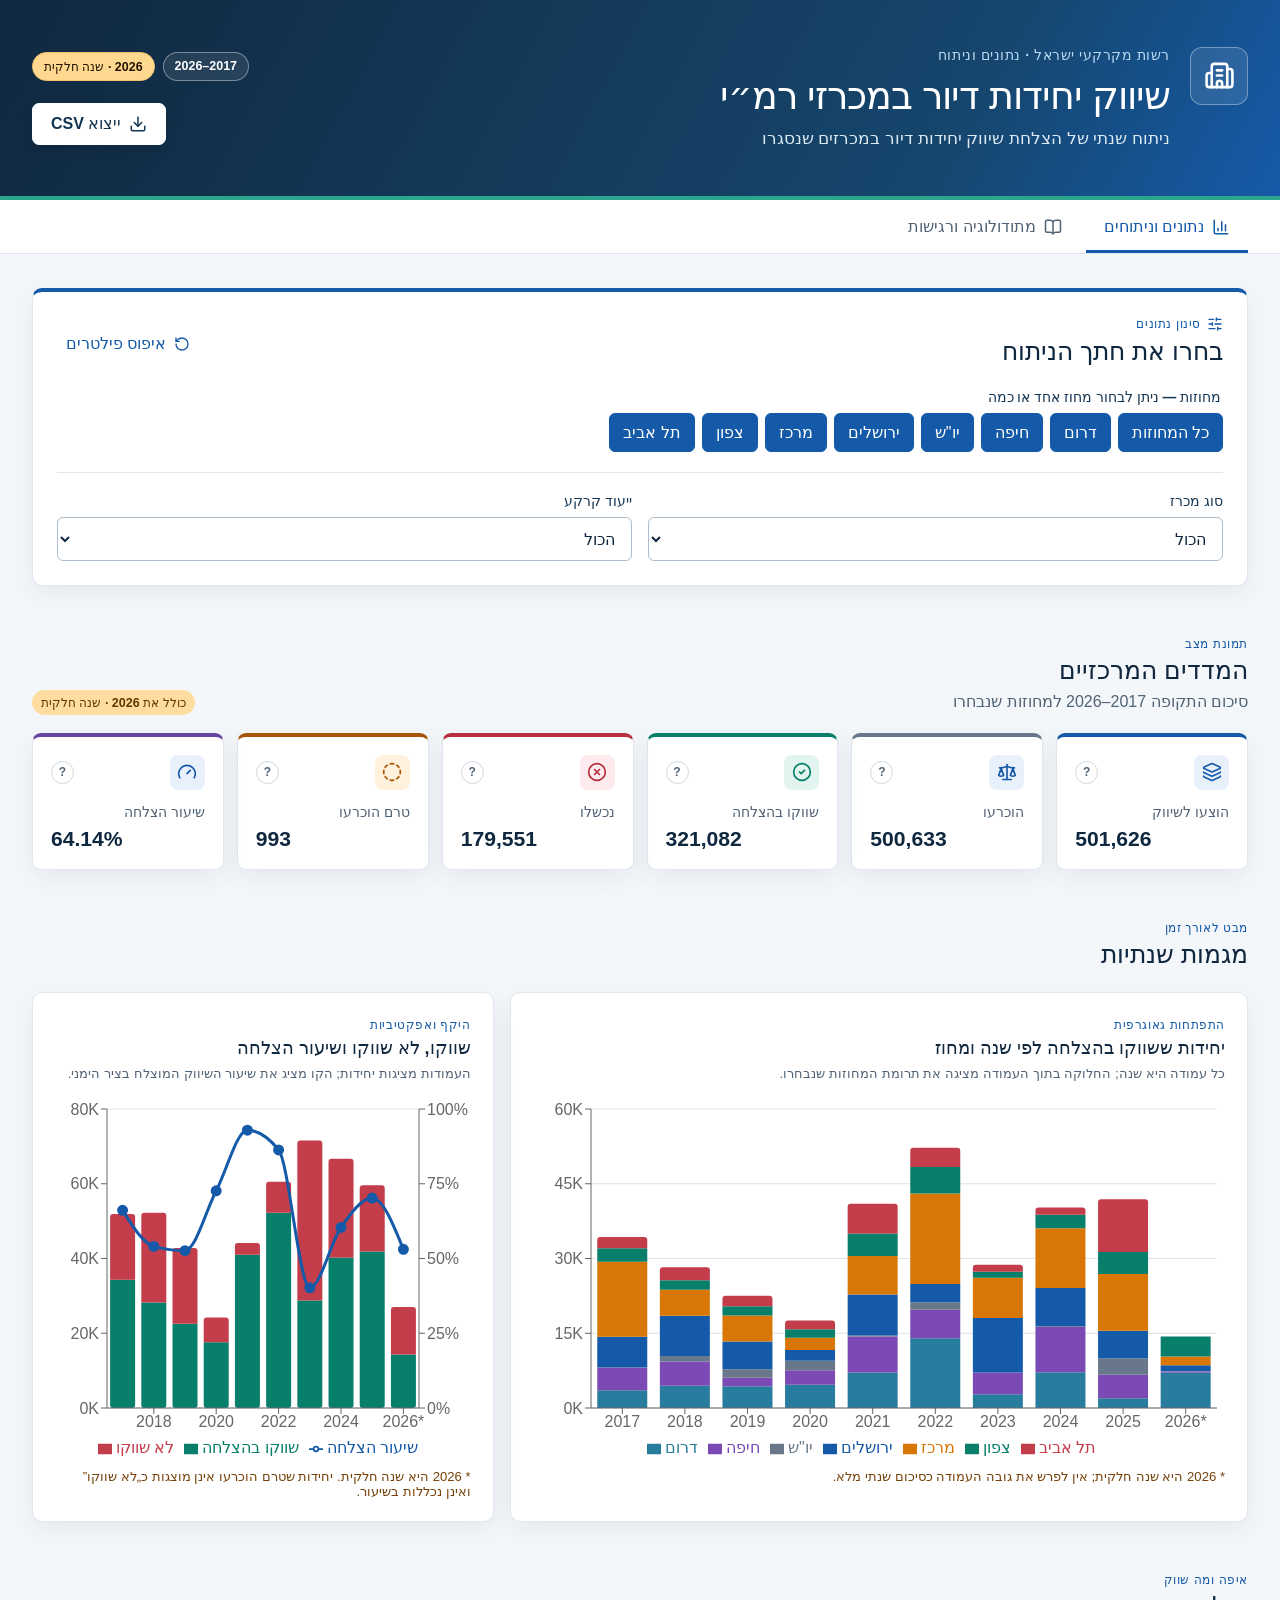
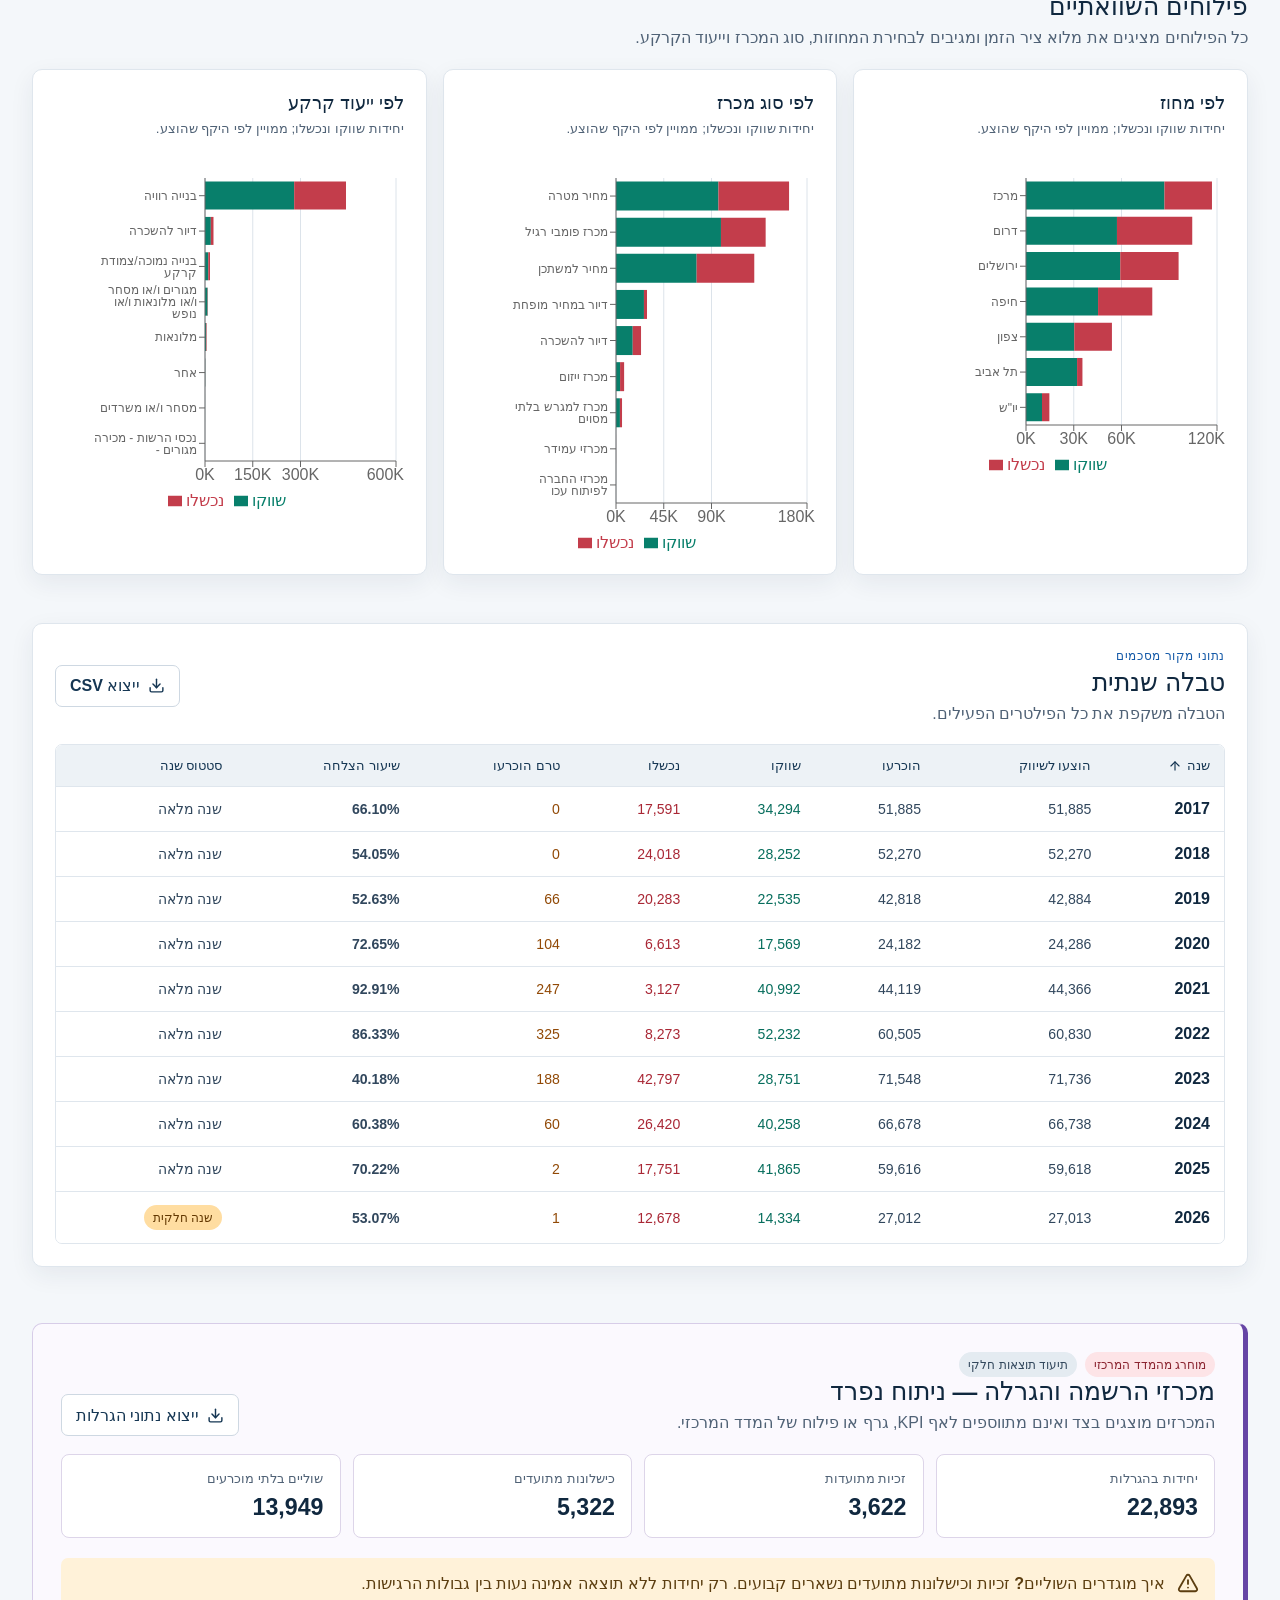
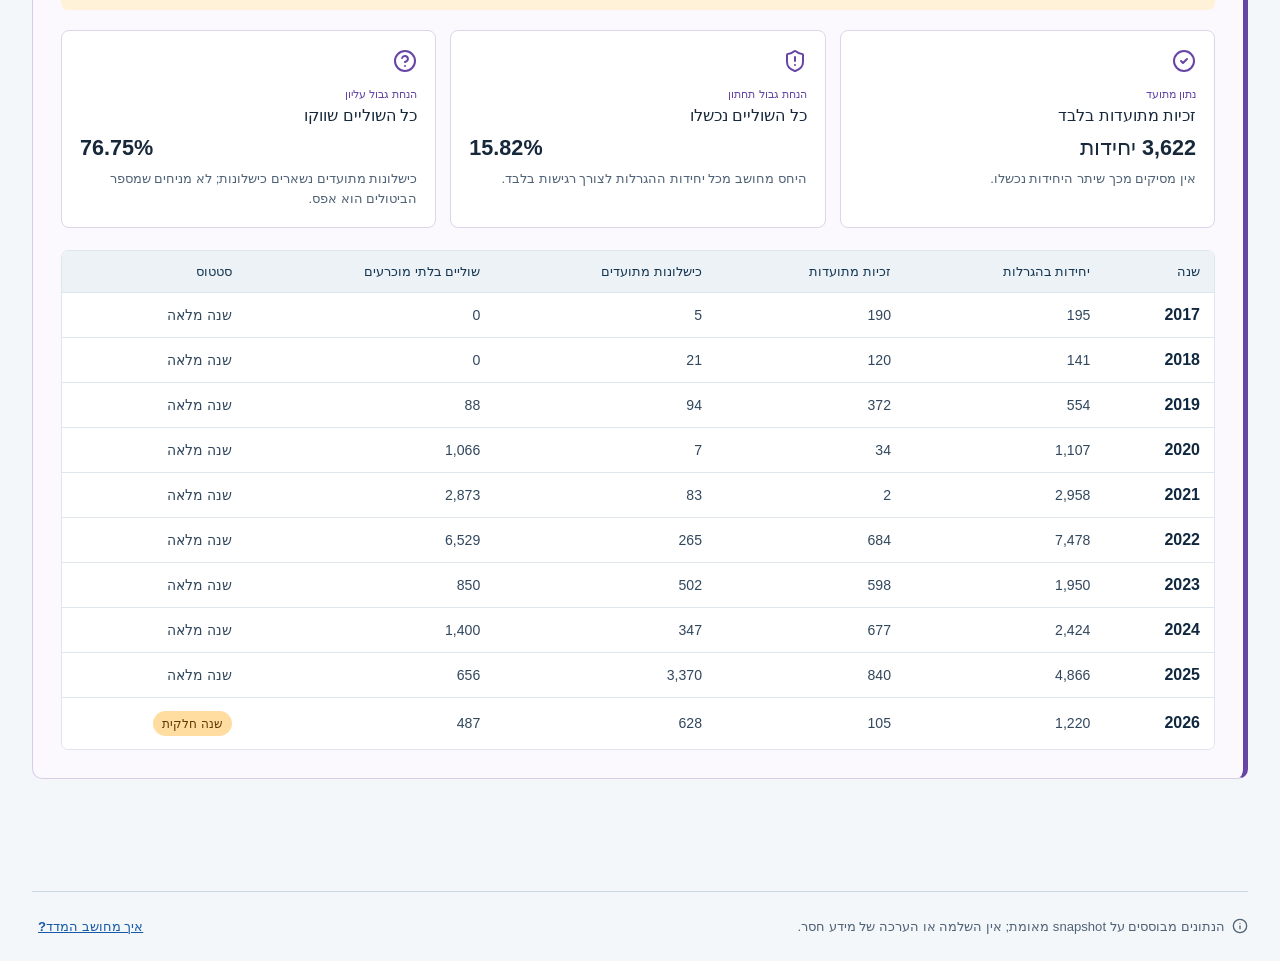
==== rmi-dashboard-standalone.html @ ae510e08 "Add standalone dashboard HTML" ====
<!doctype html>
<html lang="he" dir="rtl">
  <head>
    <!-- Self-contained dashboard: generated by scripts/build-standalone.mjs -->
    <meta charset="UTF-8" />
    <link rel="icon" type="image/svg+xml" href="[data-uri]" />
    <meta name="viewport" content="width=device-width, initial-scale=1.0" />
    <meta name="description" content="דשבורד לניתוח הצלחת שיווק יחידות דיור במכרזי רמ״י" />
    <title>שיווק יחידות דיור במכרזי רמ״י</title>
    <script type="module">
const moduleBytes = Uint8Array.from(atob('[base64]/[base64]/[base64]/bnVsbDooZT1wJiZlW3BdfHxlW2BAQGl0ZXJhdG9yYF0sdHlwZW9mIGU9PWBmdW5jdGlvbmA/[base64]/[base64]/[base64]/[base64]/[base64]/[base64]/[base64]/[base64]/[base64]/[base64]/dC5pbnRlZ3JpdHk6dm9pZCAwLG5vbmNlOnR5cGVvZiB0Lm5vbmNlPT1gc3RyaW5nYD90Lm5vbmNlOnZvaWQgMH0pfX1lbHNlIHQ/[base64]/[base64]/[base64]/[base64]/[base64]/[base64]/[base64]/YEZvcndhcmRSZWZgOmBGb3J3YXJkUmVmKGArZStgKWApLGU7Y2FzZSBEOnJldHVybiB0PWUuZGlzcGxheU5hbWV8fG51bGwsdD09PW51bGw/[base64]/KS8pO3ZlPXQmJnRbMV18fGBgLHllPS0xPGUuc3RhY2suaW5kZXhPZihgCiAgICBhdGApP2AgKDxhbm9ueW1vdXM+KWA6LTE8ZS5zdGFjay5pbmRleE9mKGBAYCk/[base64]/YmUobik6YGB9ZnVuY3Rpb24gQ2UoZSx0KXtzd2l0Y2goZS50YWcpe2Nhc2UgMjY6Y2FzZSAyNzpjYXNlIDU6cmV0dXJuIGJlKGUudHlwZSk7Y2FzZSAxNjpyZXR1cm4gYmUoYExhenlgKTtjYXNlIDEzOnJldHVybiBlLmNoaWxkIT09dCYmdCE9PW51bGw/[base64]/[base64]/[base64]/[base64]/[base64]/[base64]/[base64]/[base64]/ZS5jc3NGbG9hdD1gYDplW3RdPWBgOnI/[base64]/[base64]/[base64]/[base64]/[base64]/ZS50b0VsZW1lbnQ6ZS5mcm9tRWxlbWVudDplLnJlbGF0ZWRUYXJnZXR9LG1vdmVtZW50WDpmdW5jdGlvbihlKXtyZXR1cm5gbW92ZW1lbnRYYGluIGU/[base64]/YEVudGVyYDpTdHJpbmcuZnJvbUNoYXJDb2RlKGUpKTplLnR5cGU9PT1ga2V5ZG93bmB8fGUudHlwZT09PWBrZXl1cGA/[base64]/[base64]/[base64]/[base64]/[base64]/[base64]/bjpuLm93bmVyRG9jdW1lbnQ7RnJ8fE1yPT1udWxsfHxNciE9PVJ0KHIpfHwocj1Ncixgc2VsZWN0aW9uU3RhcnRgaW4gciYmQXIocik/[base64]/[base64]/[base64]/[base64]/[base64]/[base64]/[base64]/[base64]/[base64]/[base64]/[base64]/[base64]/dC5zZXQoZS5pbmRleCxlKTp0LnNldChlLmtleSxlKSxlPWUuc2libGluZztyZXR1cm4gdH1mdW5jdGlvbiBhKGUsdCl7cmV0dXJuIGU9ZmkoZSx0KSxlLmluZGV4PTAsZS5zaWJsaW5nPW51bGwsZX1mdW5jdGlvbiBvKHQsbixyKXtyZXR1cm4gdC5pbmRleD1yLGU/KHI9dC5hbHRlcm5hdGUscj09PW51bGw/[base64]/[base64]/[base64]/dShlLHQsbixyKTpudWxsO2Nhc2UgTzpyZXR1cm4gbj1EYShuKSxwKGUsdCxuLHIpfWlmKHJlKG4pfHx0ZShuKSlyZXR1cm4gaT09PW51bGw/[base64]/[base64]/[base64]/[base64]/dT15OmQuc2libGluZz15LGQ9eSxoPV99aWYodi5kb25lKXJldHVybiBuKGEsaCksTCYmQWkoYSxnKSx1O2lmKGg9PT1udWxsKXtmb3IoOyF2LmRvbmU7ZysrLHY9Yy5uZXh0KCkpdj1mKGEsdi52YWx1ZSxsKSx2IT09bnVsbCYmKHM9byh2LHMsZyksZD09PW51bGw/[base64]/aT1hPW86YT1hLm5leHQ9byxuPW4ubmV4dH13aGlsZShuIT09bnVsbCk7YT09PW51bGw/[base64]/[base64]/aC5jYWxsKF8sZCxmKTpoLGY9PW51bGwpYnJlYWsgYTtkPW0oe30sZCxmKTticmVhayBhO2Nhc2UgMjp6YT0hMH19Zj1zLmNhbGxiYWNrLGYhPT1udWxsJiYoZS5mbGFnc3w9NjQscCYmKGUuZmxhZ3N8PTgxOTIpLHA9aS5jYWxsYmFja3MscD09PW51bGw/[base64]/Tm8odCk6dCxlPWUudXNlU3RhdGUoKVswXSwoSD09PW51bGw/[base64]/[base64]/[base64]/[base64]/[base64]/[base64]/[base64]/bigpOnQobnVsbCl9fWlmKHQhPW51bGwpcmV0dXJuIGU9ZSgpLHQuY3VycmVudD1lLGZ1bmN0aW9uKCl7dC5jdXJyZW50PW51bGx9fWZ1bmN0aW9uIF9zKGUsdCxuKXtuPW49PW51bGw/[base64]/[base64]/[base64]/[base64]/[base64]/[base64]/[base64]/[base64]/[base64]/[base64]/[base64]/[base64]/[base64]/[base64]/[base64]/[base64]/[base64]/[base64]/KGE9dC5zdGF0ZU5vZGUsbj1yJiZ0eXBlb2Ygbi5nZXREZXJpdmVkU3RhdGVGcm9tRXJyb3IhPWBmdW5jdGlvbmA/bnVsbDphLnJlbmRlcigpLHQuZmxhZ3N8PTEsZSE9PW51bGwmJnI/[base64]/[base64]/KGM9aGkoYyxhLG4sbnVsbCksYy5mbGFnc3w9Mik6Yz1maSh1LGMpLGMucmV0dXJuPXQsci5yZXR1cm49dCxyLnNpYmxpbmc9Yyx0LmNoaWxkPXIsbGMobnVsbCxyKSxyPXQuY2hpbGQsYz1lLmNoaWxkLm1lbW9pemVkU3RhdGUsYz09PW51bGw/[base64]/[base64]/[base64]/[base64]/[base64]/[base64]/[base64]/[base64]/[base64]/[base64]/[base64]/[base64]/[base64]/[base64]/KGNvKHQpLHQpOihjbyh0KSxudWxsKX1yZXR1cm4gY28odCksdC5mbGFncyYxMjg/[base64]/KG8uc2libGluZz10LmNoaWxkLHQuY2hpbGQ9byk6KGU9ci5sYXN0LGU9PT1udWxsP3QuY2hpbGQ9bzplLnNpYmxpbmc9byxyLmxhc3Q9byl9cmV0dXJuIHIudGFpbD09PW51bGw/[base64]/[base64]/[base64]/[base64]/[base64]/bi5ib2R5Om4ubm9kZU5hbWU9PT1gSFRNTGA/bi5vd25lckRvY3VtZW50LmJvZHk6bikuaW5zZXJ0QmVmb3JlKGUsdCk6KHQ9bi5ub2RlVHlwZT09PTk/bi5ib2R5Om4ubm9kZU5hbWU9PT1gSFRNTGA/[base64]/[base64]/[base64]/[base64]/YGA6bC5tZW1vaXplZFByb3BzfWNhdGNoKGUpe0t1KGwsbC5yZXR1cm4sZSl9fX1lbHNlIGlmKHQudGFnPT09MTgpe2lmKG49PT1udWxsKXtsPXQ7dHJ5e3ZhciBtPWwuc3RhdGVOb2RlO2E/[base64]/[base64]/[base64]/[base64]/[base64]/[base64]/ZT09PXJvOiExfWZ1bmN0aW9uIEV1KCl7dmFyIGU9TS5IO3JldHVybiBNLkg9UnMsZT09PW51bGw/[base64]/[base64]/[base64]/[base64]/[base64]/[base64]/[base64]/[base64]/KChzJm4pPT09MHx8KHMmcikhPT0wKSYmKGlbb109UWUocyx0KSk6Yzw9dCYmKGUuZXhwaXJlZExhbmVzfD1zKSxhJj1+c31pZih0PUJsLG49cSxuPVhlKGUsZT09PXQ/[base64]/dWQuYmluZChudWxsLGUpOm51bGwpfWZ1bmN0aW9uIGRkKGUsdCl7aWYoVXUoKSlyZXR1cm4gbnVsbDt2dShlLHQsITApfWZ1bmN0aW9uIGZkKCl7UWQoZnVuY3Rpb24oKXtHJjY/[base64]/[base64]/[base64]/[base64]/Yy5kZWZhdWx0Vmlld3x8Yy5wYXJlbnRXaW5kb3c6d2luZG93LGw/[base64]/[base64]/[base64]/[base64]/[base64]/[base64]/[base64]/[base64]/[base64]/[base64]/[base64]/[base64]/[base64]/[base64]/[base64]/[base64]/[base64]/[base64]/[base64]/[base64]/[base64]/[base64]/[base64]/bi5oZWFkOm4sdC5pbnNlcnRCZWZvcmUoZSx0LmZpcnN0Q2hpbGQpKX1mdW5jdGlvbiBWZihlLHQpe2UuY3Jvc3NPcmlnaW4/Pz10LmNyb3NzT3JpZ2luLGUucmVmZXJyZXJQb2xpY3k/Pz10LnJlZmVycmVyUG9saWN5LGUudGl0bGU/Pz10LnRpdGxlfWZ1bmN0aW9uIEhmKGUsdCl7ZS5jcm9zc09yaWdpbj8/PXQuY3Jvc3NPcmlnaW4sZS5yZWZlcnJlclBvbGljeT8/PXQucmVmZXJyZXJQb2xpY3ksZS5pbnRlZ3JpdHk/[base64]/[base64]/[base64]/[base64]/[base64]/[base64]/P2Q/TnVtYmVyKG4/P3UpKjI0L051bWJlcih0Pz9sKTpuPz91O3JldHVybigwLHYuY3JlYXRlRWxlbWVudCkoYHN2Z2Ase3JlZjpjLC4uLncsd2lkdGg6dD8/bD8/dy53aWR0aCxoZWlnaHQ6dD8/bD8/dy5oZWlnaHQsc3Ryb2tlOmU/[base64]/PzApK2UubWFya2V0ZWQpfSksdC5tYXAoZT0+e2xldCB0PXt5ZWFyOmUsaXNQYXJ0aWFsWWVhcjplPT09MjAyNn07cmV0dXJuIG4uZm9yRWFjaChuPT57dFtgZGlzdHJpY3QtJHtuLnZhbHVlfWBdPXIuZ2V0KGAke2V9OiR7bi52YWx1ZX1gKT8/[base64]/YNec15Ag15bXnteZ159gOm5ldyBJbnRsLk51bWJlckZvcm1hdChgaGUtSUxgLHtzdHlsZTpgcGVyY2VudGAsbWluaW11bUZyYWN0aW9uRGlnaXRzOnQ/MDoyLG1heGltdW1GcmFjdGlvbkRpZ2l0czp0PzE6Mn0pLmZvcm1hdChlKX1mdW5jdGlvbiBrZShlKXtyZXR1cm5gJHtlPjA/[base64]/[base64]/OlteW1xdXSp8KFsiJ10pKD86KD8hXDIpW15cXF18XFwuKSo/XDIpXF0pLztmdW5jdGlvbiB0dChlKXtzd2l0Y2godHlwZW9mIGUpe2Nhc2VgbnVtYmVyYDpjYXNlYHN5bWJvbGA6cmV0dXJuITE7Y2FzZWBzdHJpbmdgOnJldHVybiBlPT09YGB8fGUuc3RhcnRzV2l0aChgLmApfHxlLmVuZHNXaXRoKGAuYCk/ITE6ZXQudGVzdChlKTtkZWZhdWx0OnJldHVybiExfX1mdW5jdGlvbiBudChlKXtyZXR1cm4gdHlwZW9mIGU9PWBzdHJpbmdgfHx0eXBlb2YgZT09YHN5bWJvbGA/[base64]/KHIrKyxpKz1lW3JdKTpzPT09YT9hPWBgOmkrPXM7ZWxzZSBpZihvKXM9PT1gImB8fHM9PT1gJ2A/YT1zOnM9PT1gXWA/[base64]/dHQodCkmJiFPYmplY3QuaGFzT3duKGUsdCk/[base64]/LnZhbHVlT2YoKSwtMCk/[base64]/MDplPjA/[base64]/Y3QoZStuKih0LWUpKTp0fWZ1bmN0aW9uIHl0KGUsdCxuKXtpZighKCFlfHwhZS5sZW5ndGgpKXJldHVybiBlLmZpbmQoZT0+ZSYmKHR5cGVvZiB0PT1gZnVuY3Rpb25gP3QoZSk6YXQoZSx0KSk9PT1uKX12YXIgRj1lPT5lPT1udWxsLGJ0PWU9PkYoZSk/[base64]/[base64]/[base64]/MDpyLGE9ZS5wYXJlbnRWaWV3Qm94LG89ZS5jbGFtcCxzPUN0KHQpLGM9cy54LGw9cy55LHU9cy5oZWlnaHQsZD1zLnVwcGVyV2lkdGgsZj1zLmxvd2VyV2lkdGgscD1jLG09YysoZC1mKS8yLGg9KHArbSkvMixnPShkK2YpLzIsXz1wK2QvMix2PXU+PTA/MTotMSx5PXYqaSxiPXY+MD9gZW5kYDpgc3RhcnRgLHg9dj4wP2BzdGFydGA6YGVuZGAsUz1kPj0wPzE6LTEsQz1TKmksdz1TPjA/[base64]/e3dpZHRoOmcsaGVpZ2h0OnV9Ont9O3JldHVybiBuPT09YGluc2lkZUxlZnRgP1R0KHt4OmgrQyx5OmwrdS8yLGhvcml6b250YWxBbmNob3I6VCx2ZXJ0aWNhbEFuY2hvcjpgbWlkZGxlYH0sQSk6bj09PWBpbnNpZGVSaWdodGA/[base64]/[base64]/[base64]/[base64]/[base64]/[base64]/[base64]/KGk9ZSxyIT1udWxsJiYoYT1pKHIpKSxzKTppfSxzLmNvbnRleHQ9ZnVuY3Rpb24oZSl7cmV0dXJuIGFyZ3VtZW50cy5sZW5ndGg/KGU9PW51bGw/cj1hPW51bGw6YT1pKHI9ZSkscyk6cn0sc31mdW5jdGlvbiAkdChlLHQsbil7dmFyIHI9bnVsbCxpPUkoITApLGE9bnVsbCxvPVl0LHM9bnVsbCxjPUt0KGwpO2U9dHlwZW9mIGU9PWBmdW5jdGlvbmA/ZTplPT09dm9pZCAwP1h0OkkoK2UpLHQ9dHlwZW9mIHQ9PWBmdW5jdGlvbmA/dDpJKHQ9PT12b2lkIDA/MDordCksbj10eXBlb2Ygbj09YGZ1bmN0aW9uYD9uOm49PT12b2lkIDA/WnQ6SSgrbik7ZnVuY3Rpb24gbChsKXt2YXIgdSxkLGYscD0obD1xdChsKSkubGVuZ3RoLG0saD0hMSxnLF89QXJyYXkocCksdj1BcnJheShwKTtmb3IoYT8/[base64]/K24obSx1LGwpOnZbdV0pKX1pZihnKXJldHVybiBzPW51bGwsZytgYHx8bnVsbH1mdW5jdGlvbiB1KCl7cmV0dXJuIFF0KCkuZGVmaW5lZChpKS5jdXJ2ZShvKS5jb250ZXh0KGEpfXJldHVybiBsLng9ZnVuY3Rpb24odCl7cmV0dXJuIGFyZ3VtZW50cy5sZW5ndGg/KGU9dHlwZW9mIHQ9PWBmdW5jdGlvbmA/dDpJKCt0KSxyPW51bGwsbCk6ZX0sbC54MD1mdW5jdGlvbih0KXtyZXR1cm4gYXJndW1lbnRzLmxlbmd0aD8oZT10eXBlb2YgdD09YGZ1bmN0aW9uYD90OkkoK3QpLGwpOmV9LGwueDE9ZnVuY3Rpb24oZSl7cmV0dXJuIGFyZ3VtZW50cy5sZW5ndGg/[base64]/KHQ9dHlwZW9mIGU9PWBmdW5jdGlvbmA/ZTpJKCtlKSxsKTp0fSxsLnkxPWZ1bmN0aW9uKGUpe3JldHVybiBhcmd1bWVudHMubGVuZ3RoPyhuPWU9PW51bGw/[base64]/[base64]/[base64]/KGU9dHlwZW9mIHQ9PWBmdW5jdGlvbmA/[base64]/[base64]/[base64]/[base64]/[base64]/[base64]/[base64]/KGU9dHlwZW9mIHQ9PWBmdW5jdGlvbmA/dDpJKEFycmF5LmZyb20odCkpLGkpOmV9LGkudmFsdWU9ZnVuY3Rpb24oZSl7cmV0dXJuIGFyZ3VtZW50cy5sZW5ndGg/KHI9dHlwZW9mIGU9PWBmdW5jdGlvbmA/ZTpJKCtlKSxpKTpyfSxpLm9yZGVyPWZ1bmN0aW9uKGUpe3JldHVybiBhcmd1bWVudHMubGVuZ3RoPyh0PWU9PW51bGw/WG46dHlwZW9mIGU9PWBmdW5jdGlvbmA/ZTpJKEFycmF5LmZyb20oZSkpLGkpOnR9LGkub2Zmc2V0PWZ1bmN0aW9uKGUpe3JldHVybiBhcmd1bWVudHMubGVuZ3RoPyhuPWU/[base64]/T2JqZWN0LmRlZmluZVByb3BlcnR5KGUsdCx7dmFsdWU6bixlbnVtZXJhYmxlOiEwLGNvbmZpZ3VyYWJsZTohMCx3cml0YWJsZTohMH0pOmVbdF09bixlfWZ1bmN0aW9uIGNyKGUpe3ZhciB0PWxyKGUsYHN0cmluZ2ApO3JldHVybiB0eXBlb2YgdD09YHN5bWJvbGA/[base64]/[base64]/[base64]/e306YXJndW1lbnRzW3RdO3QlMj9rcihPYmplY3QobiksITApLmZvckVhY2goZnVuY3Rpb24odCl7anIoZSx0LG5bdF0pfSk6T2JqZWN0LmdldE93blByb3BlcnR5RGVzY3JpcHRvcnM/[base64]/[base64]/[base64]/YTpwLmNvbG9yfHx0LmNvbG9yLHAud2hpdGVTcGFjZT8/PWBub3JtYWxgLHAub3ZlcmZsb3dXcmFwPz89YGJyZWFrLXdvcmRgO3ZhciBtPWQ/[base64]/[base64]/[base64]/[base64]/QWkoZSx7Li4udH0sbixyLGkpOkRpKGUsdCk7ZGVmYXVsdDpyZXR1cm4gT2koZSkmJmk/[base64]/[base64]/[base64]/QnIoQXJyYXkuZnJvbShlKSxWcihVaSh0KSwxKSk6W119ZnVuY3Rpb24gWWkoZSx0LG4pe3JldHVybiB0PT09ITA/[base64]/[base64]/[base64]/[base64]/ZS5zdG9yZS5kaXNwYXRjaDpuYX0scmE9KCk9Pnt9LGlhPSgpPT5yYSxhYT0oZSx0KT0+ZT09PXQ7ZnVuY3Rpb24geihlKXt2YXIgdD0oMCx2LnVzZUNvbnRleHQpKGVhKSxuPSgwLHYudXNlTWVtbykoKCk9PnQ/dD0+e2lmKHQhPW51bGwpcmV0dXJuIGUodCl9OnJhLFt0LGVdKTtyZXR1cm4oMCx0YS51c2VTeW5jRXh0ZXJuYWxTdG9yZVdpdGhTZWxlY3RvcikodD90LnN1YnNjcmlwdGlvbi5hZGROZXN0ZWRTdWI6aWEsdD90LnN0b3JlLmdldFN0YXRlOnJhLHQ/[base64]/[base64]/[base64]/[base64]/MTplPT09bnVsbD8yOmU9PT12b2lkIDA/[base64]/OlteW1xdXSp8KFsiJ10pKD86KD8hXDEpW15cXF18XFwuKSo/[base64]/W251bGxdOlt0XSksdC5sZW5ndGg9PT0wJiYodD1bbnVsbF0pLEFycmF5LmlzQXJyYXkobil8fChuPW49PW51bGw/[base64]/dFtlLmtleV06aSh0LGUucGF0aCk6dHlwZW9mIGU9PWBmdW5jdGlvbmA/ZSh0KTpBcnJheS5pc0FycmF5KGUpP2kodCxlKTp0eXBlb2YgdD09YG9iamVjdGA/[base64]/[base64]/OlVpfEkpbnQoPzo4fDE2fDMyKSg/[base64]/[base64]/MTpDbyhlKT8yOndvKGUpPzM6MH12YXIgdm89KGUsdCxuPV9vKGUpKT0+bj09PTI/ZS5oYXModCk6aW9bc29dLmhhc093blByb3BlcnR5LmNhbGwoZSx0KSx5bz0oZSx0LG49X28oZSkpPT5uPT09Mj9lLmdldCh0KTplW3RdLGJvPShlLHQsbixyPV9vKGUpKT0+e3I9PT0yP2Uuc2V0KHQsbik6cj09PTM/[base64]/[base64]/[base64]/LnNpemU/[base64]/aS5oYXMobikmJm9zKG4sci5oYW5kbGVkU2V0XyxyKTp5byhpLHQsZS50eXBlXyk9PT1uJiZyLmRyYWZ0c18ubGVuZ3RoPjEmJihlLmFzc2lnbmVkXy5nZXQodCk/[base64]/[base64]/[base64]/[base64]/[base64]/[base64]/LmNhbGxiYWNrc18/P1tdLGEua2V5Xz1yLG4mJnIhPT12b2lkIDA/[base64]/[base64]/cXVldWVNaWNyb3Rhc2s6ZS50eXBlPT09YHJhZmA/dHlwZW9mIHdpbmRvdzxgdWAmJndpbmRvdy5yZXF1ZXN0QW5pbWF0aW9uRnJhbWU/[base64]/Lm1ldGE/[base64]/[base64]/[base64]/[base64]/[base64]/[base64]/PzE7dD09PTE/[base64]/MCxlLm1hcmdpbi5ib3R0b209dC5wYXlsb2FkLmJvdHRvbT8/[base64]/[base64]/bjpwdCh0KT9hdChlLHQsbik6dHlwZW9mIHQ9PWBmdW5jdGlvbmA/[base64]/dXQoYVswXS1hWzFdKSoyKmg6aCx0JiYoZHx8Zik/KGR8fGZ8fFtdKS5tYXAoKGUsdCk9Pnt2YXIgbj1yP3IuaW5kZXhPZihlKTplLGk9by5tYXAobik7cmV0dXJuIFcoaSk/[base64]/[base64]/[base64]/[base64]/dC5kYXRhS2V5Om8pLGw9dC5zY2FsZS5tYXAoYyk7cmV0dXJuIFAobCk/bDpudWxsfXZhciBhbD1lPT57dmFyIHQ9ZS5heGlzLG49ZS50aWNrcyxyPWUub2Zmc2V0LGk9ZS5iYW5kU2l6ZSxhPWUuZW50cnksbz1lLmluZGV4O2lmKHQudHlwZT09PWBjYXRlZ29yeWApcmV0dXJuIG5bb10/[base64]/[base64]/[base64]/T2JqZWN0LmRlZmluZVByb3BlcnR5KGUsdCx7dmFsdWU6bixlbnVtZXJhYmxlOiEwLGNvbmZpZ3VyYWJsZTohMCx3cml0YWJsZTohMH0pOmVbdF09bixlfWZ1bmN0aW9uIERsKGUpe3ZhciB0PU9sKGUsYHN0cmluZ2ApO3JldHVybiB0eXBlb2YgdD09YHN5bWJvbGA/[base64]/[base64]/[base64]/dC5oZWlnaHQ6MzApOmUsMCl9ZnVuY3Rpb24gTmwoZSl7cmV0dXJuIHhsKGUpLnJlZHVjZSgoZSx0KT0+dC5vcmllbnRhdGlvbj09PWBib3R0b21gJiYhdC5taXJyb3ImJiF0LmhpZGU/[base64]/[base64]/LmFib3J0ZWQpcmV0dXJuO2k9dGhpcyxhPWU7bGV0IHQ9dT09bnVsbDtkKCksbyYmdCYmYygpfTtyZXR1cm4gaC5zY2hlZHVsZT1kLGguY2FuY2VsPXAsaC5mbHVzaD1tLG4/[base64]/dDpOdW1iZXIobyk7cmV0dXJuIHMmJnM+MCYmKGw/[base64]/[base64]/[base64]/[base64]/[base64]/YXUoZSx0KTp2b2lkIDB9fWZ1bmN0aW9uIGF1KGUsdCl7KHQ9PW51bGx8fHQ+ZS5sZW5ndGgpJiYodD1lLmxlbmd0aCk7Zm9yKHZhciBuPTAscj1BcnJheSh0KTtuPHQ7bisrKXJbbl09ZVtuXTtyZXR1cm4gcn1mdW5jdGlvbiBvdShlLHQpe3ZhciBuPWU9PW51bGw/[base64]/[base64]/[base64]/[base64]/[base64]/[base64]/di51c2VMYXlvdXRFZmZlY3Q6di51c2VFZmZlY3Q7ZnVuY3Rpb24gVXUoZSx0KXtyZXR1cm4gZT09PXQ/[base64]/[base64]/[base64]/ITA6dHlwZW9mIGU9PWBudW1iZXJgJiZ0eXBlb2YgdD09YG51bWJlcmA/[base64]/YGA6YHRyYW5zbGF0ZSgke2U9PT1gaW5oZXJpdGA/YDBgOntzdGFydDpgMGAsbWlkZGxlOmAtNTAlYCxlbmQ6YC0xMDAlYH1bZV19LCAke3tzdGFydDpgMGAsbWlkZGxlOmAtNTAlYCxlbmQ6YC0xMDAlYH1bdF0/[base64]/Y2QoZSx0KTp2b2lkIDB9fWZ1bmN0aW9uIGNkKGUsdCl7KHQ9PW51bGx8fHQ+ZS5sZW5ndGgpJiYodD1lLmxlbmd0aCk7Zm9yKHZhciBuPTAscj1BcnJheSh0KTtuPHQ7bisrKXJbbl09ZVtuXTtyZXR1cm4gcn1mdW5jdGlvbiBsZChlLHQpe3ZhciBuPWU9PW51bGw/[base64]/T2JqZWN0LmRlZmluZVByb3BlcnR5KGUsdCx7dmFsdWU6bixlbnVtZXJhYmxlOiEwLGNvbmZpZ3VyYWJsZTohMCx3cml0YWJsZTohMH0pOmVbdF09bixlfWZ1bmN0aW9uIG1kKGUpe3ZhciB0PWhkKGUsYHN0cmluZ2ApO3JldHVybiB0eXBlb2YgdD09YHN5bWJvbGA/[base64]/[base64]/YHZlcnRpY2FsYDpgaG9yaXpvbnRhbGB9ZnVuY3Rpb24geGQoZSx0KXtyZXR1cm4gdD09bnVsbD9udWxsOmp0KHQpP2VkKGUpOkZsKGUpfWZ1bmN0aW9uIFgoZSx0LG4pe3JldHVybiBlPT09YHRvcGA/e3RvcDpuLmhlaWdodCt0fTplPT09YGJvdHRvbWA/[base64]/e3JpZ2h0Om4mJm4ucmlnaHR8fDB9OntsZWZ0Om4mJm4ubGVmdHx8MH0pLCghZXx8KGUudG9wPT09dm9pZCAwfHxlLnRvcD09PW51bGwpJiYoZS5ib3R0b209PT12b2lkIDB8fGUuYm90dG9tPT09bnVsbCkpJiYodT1jPT09YG1pZGRsZWA/e3RvcDooKGl8fDApLWEuaGVpZ2h0KS8yfTpjPT09YGJvdHRvbWA/[base64]/[base64]/bnVsbDprdCh7dmlld0JveDpvPz97eDowLHk6MCx3aWR0aDpoLGhlaWdodDpnfSxwb3NpdGlvbjp0LnBvc2l0aW9uLG9mZnNldDp0Lm9mZnNldD8/MH0pLGI9WCh0LnBvc2l0aW9uLHQub2Zmc2V0Pz8wLHApLHg9bj09PWB2ZXJ0aWNhbGA/KG8/LndpZHRoPz8wKS8yOm8/LndpZHRoPz8wLFM9bj09PWBob3Jpem9udGFsYD8obz8uaGVpZ2h0Pz8wKS8yOm8/LmhlaWdodD8/MCxDPXk/[base64]/[base64]/[base64]/[base64]/UmQoZSx0KTp2b2lkIDB9fWZ1bmN0aW9uIFJkKGUsdCl7KHQ9PW51bGx8fHQ+ZS5sZW5ndGgpJiYodD1lLmxlbmd0aCk7Zm9yKHZhciBuPTAscj1BcnJheSh0KTtuPHQ7bisrKXJbbl09ZVtuXTtyZXR1cm4gcn1mdW5jdGlvbiB6ZChlLHQpe3ZhciBuPWU9PW51bGw/[base64]/ZTpPYShlLHQpfXZhciBXZD1lPT57dmFyIHQ9ZS5zZXBhcmF0b3Isbj10PT09dm9pZCAwP0hkLnNlcGFyYXRvcjp0LHI9ZS5jb250ZW50U3R5bGUsaT1lLml0ZW1TdHlsZSxhPWUubGFiZWxTdHlsZSxvPWE9PT12b2lkIDA/[base64]/[base64]/[base64]/[base64]/QXJyYXkuZnJvbShlKTpuPT09YEFyZ3VtZW50c2B8fC9eKD86VWl8SSludCg/Ojh8MTZ8MzIpKD86Q2xhbXBlZCk/[base64]/[base64]/bWYoZSx0KTp2b2lkIDB9fWZ1bmN0aW9uIG1mKGUsdCl7KHQ9PW51bGx8fHQ+ZS5sZW5ndGgpJiYodD1lLmxlbmd0aCk7Zm9yKHZhciBuPTAscj1BcnJheSh0KTtuPHQ7bisrKXJbbl09ZVtuXTtyZXR1cm4gcn1mdW5jdGlvbiBoZihlLHQpe3ZhciBuPWU9PW51bGw/[base64]/Lng/PzAseTplLmNvb3JkaW5hdGU/Lnk/PzB9fSl9O3JldHVybiBkb2N1bWVudC5hZGRFdmVudExpc3RlbmVyKGBrZXlkb3duYCx0KSwoKT0+e2RvY3VtZW50LnJlbW92ZUV2ZW50TGlzdGVuZXIoYGtleWRvd25gLHQpfX0sW2UuY29vcmRpbmF0ZT8ueCxlLmNvb3JkaW5hdGU/LnldKSxyLmRpc21pc3NlZCYmKChlLmNvb3JkaW5hdGU/Lng/PzApIT09ci5kaXNtaXNzZWRBdENvb3JkaW5hdGUueHx8KGUuY29vcmRpbmF0ZT8ueT8/[base64]/[base64]/[base64]/[base64]/e306YXJndW1lbnRzW3RdO3QlMj9TZihPYmplY3QobiksITApLmZvckVhY2goZnVuY3Rpb24odCl7d2YoZSx0LG5bdF0pfSk6T2JqZWN0LmdldE93blByb3BlcnR5RGVzY3JpcHRvcnM/[base64]/YFlgOmBYYH1gXTtpZihyKXJldHVybiByfXJldHVybiBEZltuXXx8WXR9LE5mPXtjb25uZWN0TnVsbHM6ITEsdHlwZTpgbGluZWFyYH0sUGY9ZT0+e3ZhciB0PWUudHlwZSxuPXQ9PT12b2lkIDA/TmYudHlwZTp0LHI9ZS5wb2ludHMsaT1yPT09dm9pZCAwP1tdOnIsYT1lLmJhc2VMaW5lLG89ZS5sYXlvdXQscz1lLmNvbm5lY3ROdWxscyxjPXM9PT12b2lkIDA/[base64]/[base64]/[base64]/[base64]/[base64]/MDpyLGE9ZS50b3Asbz1hPT09dm9pZCAwPzA6YSxzPWUubGVmdCxjPXM9PT12b2lkIDA/MDpzLGw9ZS53aWR0aCx1PWw9PT12b2lkIDA/[base64]/[base64]/[base64]/YXJndW1lbnRzWzBdOnt9LHQ9ZS5zdGlmZixuPXQ9PT12b2lkIDA/[base64]/MCkrKChjW24rMV0/[base64]/[base64]/[base64]/QXJyYXkuZnJvbShlKTpuPT09YEFyZ3VtZW50c2B8fC9eKD86VWl8SSludCg/Ojh8MTZ8MzIpKD86Q2xhbXBlZCk/[base64]/IVpkLmlzU3NyJiYhZDpyLHA9YXAodC5hbmltYXRpb25Db250cm9sbGVyKSxtPV9wKCgwLHYudXNlU3RhdGUpKGY/[base64]/[base64]/[base64]/QXJyYXkuZnJvbShlKTpuPT09YEFyZ3VtZW50c2B8fC9eKD86VWl8SSludCg/Ojh8MTZ8MzIpKD86Q2xhbXBlZCk/[base64]/[base64]/[base64]/e306YXJndW1lbnRzW3RdO3QlMj9vbShPYmplY3QobiksITApLmZvckVhY2goZnVuY3Rpb24odCl7Y20oZSx0LG5bdF0pfSk6T2JqZWN0LmdldE93blByb3BlcnR5RGVzY3JpcHRvcnM/[base64]/[base64]/TWF0aC5hYnMoYy1sKTpNYXRoLmFicyhjLWwpLW0tdjtpZih5PDApcmV0dXJuIG8/[base64]/[base64]/LTE6MSkqTnVtYmVyLk1BWF9WQUxVRTplPT09ZT9lOjApOmU9PT0wP2U6MH1mdW5jdGlvbiB6bShlLHQsbil7biYmdHlwZW9mIG4hPWBudW1iZXJgJiZiYShlLHQsbikmJih0PW49dm9pZCAwKSxlPVJtKGUpLHQ9PT12b2lkIDA/[base64]/[base64]/[base64]/OlVpfEkpbnQoPzo4fDE2fDMyKSg/[base64]/[base64]/MTotMTtmb3Iocj1hLmQubGVuZ3RoLGk9ZS5kLmxlbmd0aCx0PTAsbj1yPGk/[base64]/bmV3IHIoMCk6KGk9ITEsdD1iKFQobixzKSxUKGUscykscyksaT0hMCxEKHQsbykpfSxnLm1pbnVzPWcuc3ViPWZ1bmN0aW9uKGUpe3ZhciB0PXRoaXM7cmV0dXJuIGU9bmV3IHQuY29uc3RydWN0b3IoZSksdC5zPT1lLnM/Tyh0LGUpOl8odCwoZS5zPS1lLnMsZSkpfSxnLm1vZHVsbz1nLm1vZD1mdW5jdGlvbihlKXt2YXIgdCxuPXRoaXMscj1uLmNvbnN0cnVjdG9yLG89ci5wcmVjaXNpb247aWYoZT1uZXcgcihlKSwhZS5zKXRocm93IEVycm9yKGErYE5hTmApO3JldHVybiBuLnM/[base64]/[base64]/KHQ9eSh1LmQpLCh0Lmxlbmd0aCtlKSUyPT0wJiYodCs9YDBgKSxvPU1hdGguc3FydCh0KSxlPWMoKGUrMSkvMiktKGU8MHx8ZSUyKSxvPT0xLzA/[base64]/RChlLHAucHJlY2lzaW9uKTplfSxnLnRvRGVjaW1hbFBsYWNlcz1nLnRvZHA9ZnVuY3Rpb24oZSx0KXt2YXIgcj10aGlzLGk9ci5jb25zdHJ1Y3RvcjtyZXR1cm4gcj1uZXcgaShyKSxlPT09dm9pZCAwP3I6KHYoZSwwLG4pLHQ9PT12b2lkIDA/dD1pLnJvdW5kaW5nOnYodCwwLDgpLEQocixlK1MocikrMSx0KSl9LGcudG9FeHBvbmVudGlhbD1mdW5jdGlvbihlLHQpe3ZhciByLGk9dGhpcyxhPWkuY29uc3RydWN0b3I7cmV0dXJuIGU9PT12b2lkIDA/[base64]/[base64]/[base64]/KHI9bCxvPS1vLGM9dS5sZW5ndGgpOihyPXUsYT1zLGM9bC5sZW5ndGgpLHM9TWF0aC5jZWlsKG0vcCksYz1zPmM/[base64]/[base64]/azpqLHkpKSkseT12Lmxlbmd0aCk6Yz09PTAmJihkKyssdj1bMF0pLF9bdSsrXT1kLGMmJnZbMF0/dlt5KytdPXRlW3ddfHwwOih2PVt0ZVt3XV0seT0xKTt3aGlsZSgodysrPFR8fHZbMF0hPT12b2lkIDApJiZ4LS0pfXJldHVybiBfWzBdfHxfLnNoaWZ0KCksZy5lPWwsRChnLHM/[base64]/[base64]/KGk9ITEsZj14KTpmPXQsZy5lcSgxMCkpcmV0dXJuIHQ/[base64]/[base64]/[base64]/[base64]/[base64]/[base64]/[base64]/c2goZSx0KTp2b2lkIDB9fWZ1bmN0aW9uIHNoKGUsdCl7KHQ9PW51bGx8fHQ+ZS5sZW5ndGgpJiYodD1lLmxlbmd0aCk7Zm9yKHZhciBuPTAscj1BcnJheSh0KTtuPHQ7bisrKXJbbl09ZVtuXTtyZXR1cm4gcn1mdW5jdGlvbiBjaChlLHQpe3ZhciBuPWU9PW51bGw/[base64]/[base64]/[base64]/[base64]/[base64]/[base64]/[base64]/YXJndW1lbnRzWzJdOiEwLG89YXJndW1lbnRzLmxlbmd0aD4zJiZhcmd1bWVudHNbM10hPT12b2lkIDA/[base64]/[base64]/[base64]/[base64]/[base64]/LmlkfWZ1bmN0aW9uIFpoKGUsdCxuKXt2YXIgcj10LmNoYXJ0RGF0YSxpPXI9PT12b2lkIDA/W106cixhPW4uYWxsb3dEdXBsaWNhdGVkQ2F0ZWdvcnksbz1uLmRhdGFLZXkscz1uZXcgTWFwO3JldHVybiBlLmZvckVhY2goZT0+e3ZhciB0PWUuZGF0YT8/aTtpZih0IT1udWxsJiZ0Lmxlbmd0aCE9PTApe3ZhciBuPVhoKGUpO3QuZm9yRWFjaCgodCxyKT0+e3ZhciBpPW89PW51bGx8fGE/cjpTdHJpbmcoWWModCxvLG51bGwpKSxjPVljKHQsZS5kYXRhS2V5LDApLGw9cy5oYXMoaSk/[base64]/ITA6ZT09bnVsbHx8dD09bnVsbD8hMTplWzBdPT09dFswXSYmZVsxXT09PXRbMV07ZnVuY3Rpb24gZWcoZSx0KXtyZXR1cm4gQXJyYXkuaXNBcnJheShlKSYmQXJyYXkuaXNBcnJheSh0KSYmZS5sZW5ndGg9PT0wJiZ0Lmxlbmd0aD09PTA/[base64]/YHhBeGlzYDp0PT09YHZlcnRpY2FsYD9geUF4aXNgOnQ9PT1gY2VudHJpY2A/[base64]/[base64]/MDpOYU59ZnVuY3Rpb24gc2coZSx0KXtyZXR1cm4gZT09bnVsbHx8dD09bnVsbD9OYU46dDxlPy0xOnQ+ZT8xOnQ+PWU/[base64]/[base64]/[base64]/MjoxLHMsYyxsO3JldHVybiBpPDA/[base64]/[base64]/[base64]/[base64]/[base64]/[base64]/[base64]/[base64]/[base64]/XFxkKylcXHMqYCxKZz1gXFxzKihbKy1dPyg/OlxcZCpcXC4pP1xcZCsoPzpbZUVdWystXT9cXGQrKT8pXFxzKmAsWWc9YFxccyooWystXT8oPzpcXGQqXFwuKT9cXGQrKD86W2VFXVsrLV0/XFxkKyk/[base64]/bF8odCk6bj09PTM/[base64]/dV8odFsxXSx0WzJdLHRbM10sdFs0XSk6KHQ9ZV8uZXhlYyhlKSk/dV8odFsxXSoyNTUvMTAwLHRbMl0qMjU1LzEwMCx0WzNdKjI1NS8xMDAsdFs0XSk6KHQ9dF8uZXhlYyhlKSk/[base64]/ZF8oZSk6bmV3IHBfKGUsdCxuLHI/[base64]/ZT10PW49TmFOOm48PTB8fG4+PTE/[base64]/YStpOjItYS1pLG8qPTYwKTpzPWM+MCYmYzwxPzA6byxuZXcgQ18obyxzLGMsZS5vcGFjaXR5KX1mdW5jdGlvbiBTXyhlLHQsbixyKXtyZXR1cm4gYXJndW1lbnRzLmxlbmd0aD09PTE/eF8oZSk6bmV3IENfKGUsdCxuLHI/[base64]/R2c6R2cqKitlLG5ldyBDXyh0aGlzLmgsdGhpcy5zLHRoaXMubCplLHRoaXMub3BhY2l0eSl9LHJnYigpe3ZhciBlPXRoaXMuaCUzNjArKHRoaXMuaDwwKSozNjAsdD1pc05hTihlKXx8aXNOYU4odGhpcy5zKT8wOnRoaXMucyxuPXRoaXMubCxyPW4rKG48LjU/[base64]/YGhzbChgOmBoc2xhKGB9JHt3Xyh0aGlzLmgpfSwgJHtUXyh0aGlzLnMpKjEwMH0lLCAke1RfKHRoaXMubCkqMTAwfSUke2U9PT0xP2ApYDpgLCAke2V9KWB9YH19KSk7ZnVuY3Rpb24gd18oZSl7cmV0dXJuIGU9KGV8fDApJTM2MCxlPDA/ZSszNjA6ZX1mdW5jdGlvbiBUXyhlKXtyZXR1cm4gTWF0aC5tYXgoMCxNYXRoLm1pbigxLGV8fDApKX1mdW5jdGlvbiBFXyhlLHQsbil7cmV0dXJuKGU8NjA/dCsobi10KSplLzYwOmU8MTgwP246ZTwyNDA/[base64]/a18odCxuLGUpOkRfKGlzTmFOKHQpP246dCl9fWZ1bmN0aW9uIGpfKGUsdCl7dmFyIG49dC1lO3JldHVybiBuP09fKGUsbik6RF8oaXNOYU4oZSk/[base64]/[base64]/dC5sZW5ndGg6MCxyPWU/[base64]/KD86XGQrXC4/[base64]/[base64]/[base64]/KHQ9cixNXyk6VV86dCBpbnN0YW5jZW9mIGNfP01fOnQgaW5zdGFuY2VvZiBEYXRlP0lfOlBfKHQpP05fOkFycmF5LmlzQXJyYXkodCk/[base64]/[base64]/KGE9ZSxkKTphfSxmdW5jdGlvbihlLHQpe3JldHVybiByPWUsaT10LHUoKX19ZnVuY3Rpb24gcnYoKXtyZXR1cm4gbnYoKShYXyxYXyl9ZnVuY3Rpb24gaXYoZSl7cmV0dXJuIE1hdGguYWJzKGU9TWF0aC5yb3VuZChlKSk+PTFlMjE/[base64]/clswXStyLnNsaWNlKDIpOnIsK2Uuc2xpY2UobisxKV19ZnVuY3Rpb24gb3YoZSl7cmV0dXJuIGU9YXYoTWF0aC5hYnMoZSkpLGU/[base64]/OiguKT8oWzw+PV5dKSk/KFsrXC0oIF0pPyhbJCNdKT8oMCk/KFxkKyk/KCwpPyhcLlxkKyk/[base64]/[base64]/[base64]/cjphPm8/[base64]/[base64]/[base64]/[base64]/bC5wcmVmaXg6YGApKyhwPT09YCRgP246cD09PWAjYCYmL1tib3hYXS8udGVzdCh5KT9gMGAreS50b0xvd2VyQ2FzZSgpOmBgKSx4PShwPT09YCRgP3I6L1slcF0vLnRlc3QoeSk/[base64]/ZjpzOmY9PT1gLWB8fGY9PT1gKGA/YGA6ZikrbixyPSh5PT09YHNgJiYhaXNOYU4oZSkmJnB2IT09dm9pZCAwP3l2WzgrcHYvM106YGApK3IrKHcmJmY9PT1gKGA/YClgOmBgKSxDKXtmb3Iobz0tMSxsPWUubGVuZ3RoOysrbzxsOylpZihwPWUuY2hhckNvZGVBdChvKSw0OD5wfHxwPjU3KXtyPShwPT09NDY/aStlLnNsaWNlKG8rMSk6ZS5zbGljZShvKSkrcixlPWUuc2xpY2UoMCxvKTticmVha319fWcmJiFtJiYoZT10KGUsMS8wKSk7dmFyIFQ9bi5sZW5ndGgrZS5sZW5ndGgrci5sZW5ndGgsRT1UPGg/[base64]/[base64]/PzEwKX0sZS50aWNrRm9ybWF0PWZ1bmN0aW9uKGUsbil7dmFyIHI9dCgpO3JldHVybiBPdihyWzBdLHJbci5sZW5ndGgtMV0sZT8/[base64]/[base64]/[base64]/KGk9QnYoaSksYT1CdihhKSxlKEZ2LEl2KSk6ZShOdixQdiksdH1yZXR1cm4gdC5iYXNlPWZ1bmN0aW9uKGUpe3JldHVybiBhcmd1bWVudHMubGVuZ3RoPyhyPStlLG8oKSk6cn0sdC5kb21haW49ZnVuY3Rpb24oZSl7cmV0dXJuIGFyZ3VtZW50cy5sZW5ndGg/[base64]/bS5yZXZlcnNlKCk6bX0sdC50aWNrRm9ybWF0PShlLG4pPT57aWYoZT8/PTEwLG4/Pz1yPT09MTA/[base64]/LSgoLXQpKiorZSk6dCoqK2V9fWZ1bmN0aW9uIEp2KGUpe3JldHVybiBlPDA/LU1hdGguc3FydCgtZSk6TWF0aC5zcXJ0KGUpfWZ1bmN0aW9uIFl2KGUpe3JldHVybiBlPDA/LWUqZTplKmV9ZnVuY3Rpb24gWHYoZSl7dmFyIHQ9ZShYXyxYXyksbj0xO2Z1bmN0aW9uIHIoKXtyZXR1cm4gbj09PTE/ZShYXyxYXyk6bj09PS41P2UoSnYsWXYpOmUocXYobikscXYoMS9uKSl9cmV0dXJuIHQuZXhwb25lbnQ9ZnVuY3Rpb24oZSl7cmV0dXJuIGFyZ3VtZW50cy5sZW5ndGg/[base64]/cjpuP01hdGgucm91bmQoaSk6aX1yZXR1cm4gaS5pbnZlcnQ9ZnVuY3Rpb24odCl7cmV0dXJuIGUuaW52ZXJ0KCR2KHQpKX0saS5kb21haW49ZnVuY3Rpb24odCl7cmV0dXJuIGFyZ3VtZW50cy5sZW5ndGg/KGUuZG9tYWluKHQpLGkpOmUuZG9tYWluKCl9LGkucmFuZ2U9ZnVuY3Rpb24obil7cmV0dXJuIGFyZ3VtZW50cy5sZW5ndGg/[base64]/[base64]/[base64]/KFtlLHRdPW4sZT0rZSx0PSt0LHMoKSk6W2UsdF19LG8ucmFuZ2U9ZnVuY3Rpb24oZSl7cmV0dXJuIGFyZ3VtZW50cy5sZW5ndGg/KG49KGk9QXJyYXkuZnJvbShlKSkubGVuZ3RoLTEscygpKTppLnNsaWNlKCl9LG8uaW52ZXJ0RXh0ZW50PWZ1bmN0aW9uKGEpe3ZhciBvPWkuaW5kZXhPZihhKTtyZXR1cm4gbzwwP1tOYU4sTmFOXTpvPDE/[base64]/dFtwZyhlLGksMCxyKV06bn1yZXR1cm4gaS5kb21haW49ZnVuY3Rpb24obil7cmV0dXJuIGFyZ3VtZW50cy5sZW5ndGg/[base64]/[base64]/[base64]/[base64]/ci5MOjApKTtpZih0JiYhKGBaYGluIHIpJiYoci5aPTApLGBwYGluIHImJihyLkg9ci5IJTEyK3IucCoxMiksci5tPT09dm9pZCAwJiYoci5tPWBxYGluIHI/[base64]/[base64]/[base64]/Ojo/[base64]/KGUuZD0rclswXSxuK3JbMF0ubGVuZ3RoKTotMX1mdW5jdGlvbiBfYihlLHQsbil7dmFyIHI9ZWIuZXhlYyh0LnNsaWNlKG4sbiszKSk7cmV0dXJuIHI/KGUubT0wLGUuZD0rclswXSxuK3JbMF0ubGVuZ3RoKTotMX1mdW5jdGlvbiB2YihlLHQsbil7dmFyIHI9ZWIuZXhlYyh0LnNsaWNlKG4sbisyKSk7cmV0dXJuIHI/KGUuSD0rclswXSxuK3JbMF0ubGVuZ3RoKTotMX1mdW5jdGlvbiB5YihlLHQsbil7dmFyIHI9ZWIuZXhlYyh0LnNsaWNlKG4sbisyKSk7cmV0dXJuIHI/KGUuTT0rclswXSxuK3JbMF0ubGVuZ3RoKTotMX1mdW5jdGlvbiBiYihlLHQsbil7dmFyIHI9ZWIuZXhlYyh0LnNsaWNlKG4sbisyKSk7cmV0dXJuIHI/KGUuUz0rclswXSxuK3JbMF0ubGVuZ3RoKTotMX1mdW5jdGlvbiB4YihlLHQsbil7dmFyIHI9ZWIuZXhlYyh0LnNsaWNlKG4sbiszKSk7cmV0dXJuIHI/KGUuTD0rclswXSxuK3JbMF0ubGVuZ3RoKTotMX1mdW5jdGlvbiBTYihlLHQsbil7dmFyIHI9ZWIuZXhlYyh0LnNsaWNlKG4sbis2KSk7cmV0dXJuIHI/KGUuTD1NYXRoLmZsb29yKHJbMF0vMWUzKSxuK3JbMF0ubGVuZ3RoKTotMX1mdW5jdGlvbiBDYihlLHQsbil7dmFyIHI9dGIuZXhlYyh0LnNsaWNlKG4sbisxKSk7cmV0dXJuIHI/[base64]/[base64]/[base64]/cDpzKGUpPGU/bTpvKGUpPGU/aDphKGUpPGU/ZzpyKGUpPGU/aShlKTxlP186djpuKGUpPGU/[base64]/MTApfSx1LnRpY2tGb3JtYXQ9ZnVuY3Rpb24oZSx0KXtyZXR1cm4gdD09bnVsbD94OmwodCl9LHUubmljZT1mdW5jdGlvbihlKXt2YXIgbj1mKCk7cmV0dXJuKCFlfHx0eXBlb2YgZS5yYW5nZSE9YGZ1bmN0aW9uYCkmJihlPXQoblswXSxuW24ubGVuZ3RoLTFdLGU/[base64]/[base64]/[base64]/[base64]/[base64]/MDouNS8oby1hKSxyPWE8aT8tMToxLHApOltlLHQsbl19LHAuY2xhbXA9ZnVuY3Rpb24oZSl7cmV0dXJuIGFyZ3VtZW50cy5sZW5ndGg/[base64]/[base64]/[base64]/MDtyZXR1cm4gTWF0aC5hYnMoZS1pKTw9TWF0aC5hYnMoZS1hKT9uW3QtMV06blt0XX19fWZ1bmN0aW9uIHF4KGUpe2lmKGUhPW51bGwpcmV0dXJuYGludmVydGBpbiBlJiZ0eXBlb2YgZS5pbnZlcnQ9PWBmdW5jdGlvbmA/[base64]/e306YXJndW1lbnRzW3RdO3QlMj9KeChPYmplY3QobiksITApLmZvckVhY2goZnVuY3Rpb24odCl7WHgoZSx0LG5bdF0pfSk6T2JqZWN0LmdldE93blByb3BlcnR5RGVzY3JpcHRvcnM/[base64]/OlVpfEkpbnQoPzo4fDE2fDMyKSg/[base64]/[base64]/[base64]/[base64]/ZTpyLnNsaWNlKGksYSsxKX0sQVM9QihbT1MsSG1dLGtTKSxqUz0oZSx0LG4pPT50Py5kYXRhS2V5PT1udWxsP24ubGVuZ3RoPjA/[base64]/[base64]/LTE6cj09bnVsbD8xOm4tcn12YXIgUlM9QihbTlNdLGU9PmU/[base64]/[base64]/PVtdLG4ucHVzaCh0KSxlW3Quc3RhY2tJZF09bixlfSx7fSk7cmV0dXJuIE9iamVjdC5mcm9tRW50cmllcyhPYmplY3QuZW50cmllcyhpKS5tYXAodD0+e3ZhciBpPSR4KHQsMiksYT1pWzBdLG89aVsxXSxzPXI/[base64]/LmRvbWFpbj8/[base64]/YXJndW1lbnRzWzVdOltdLG8scztpZihuLmxlbmd0aD4wJiZuLmZvckVhY2goZT0+e3ZhciBuPWUuZGF0YT09bnVsbD9hOlsuLi5lLmRhdGFdLGM9cltlLmlkXT8uZmlsdGVyKGU9PnpTKGksZSkpO24uZm9yRWFjaChuPT57dmFyIHI9WWMobix0LmRhdGFLZXk/[base64]/[base64]/[base64]/ZS54MjplLnkyXSkpO2lmKG4ubGVuZ3RoIT09MClyZXR1cm5bTWF0aC5taW4oLi4ubiksTWF0aC5tYXgoLi4ubildfX0saEM9QihbbEMsSmhdLG1DKTtmdW5jdGlvbiBnQyhlKXtpZihlLnghPW51bGwpcmV0dXJuIElTKFtlLnhdKTt2YXIgdD1lLnNlZ21lbnQ/Lm1hcChlPT5lLngpO3JldHVybiB0PT1udWxsfHx0Lmxlbmd0aD09PTA/[base64]/em0oMCxuPy5sZW5ndGg/[base64]/LnR5cGU9PT1gbnVtYmVyYCYmUW0odCkmJkFycmF5LmlzQXJyYXkobikmJm4ubGVuZ3RoPjApe3ZhciBpPXRbMF0sYT1uWzBdPz8wLG89dFsxXSxzPW5bbi5sZW5ndGgtMV0/[base64]/MDpBQyhlLGB5QXhpc2AsdCxuLHIucGFkZGluZyl9LE5DPUIoY1MsakMsKGUsdCk9PntpZihlPT1udWxsKXJldHVybntsZWZ0OjAscmlnaHQ6MH07dmFyIG49ZS5wYWRkaW5nO3JldHVybiB0eXBlb2Ygbj09YHN0cmluZ2A/[base64]/e3RvcDp0LGJvdHRvbTp0fTp7dG9wOihuLnRvcD8/MCkrdCxib3R0b206KG4uYm90dG9tPz8wKSt0fX0pLEZDPUIoW1BsLE5DLEcsemwsKGUsdCxuKT0+bl0sKGUsdCxuLHIsaSk9Pnt2YXIgYT1yLnBhZGRpbmc7cmV0dXJuIGk/W2EubGVmdCxuLndpZHRoLWEucmlnaHRdOltlLmxlZnQrdC5sZWZ0LGUubGVmdCtlLndpZHRoLXQucmlnaHRdfSksSUM9QihbUGwsWSxQQyxHLHpsLChlLHQsbik9Pm5dLChlLHQsbixyLGksYSk9Pnt2YXIgbz1pLnBhZGRpbmc7cmV0dXJuIGE/[base64]/[base64]/[base64]/[base64]/[base64]/[base64]/aC5tYXAoKGUsdCk9Pnt2YXIgbj1vP28uaW5kZXhPZihlKTplLGk9ci5tYXAobik7cmV0dXJuIFcoaSk/[base64]/[base64]/Lmxlbmd0aD49Mj91dChyWzBdLXJbMV0pKjIqbDpsLHMmJmE/[base64]/[base64]/[base64]/YGF4aXNgOmBpdGVtYDtyZXR1cm4gbj09bnVsbD90Om4uaW5jbHVkZXMocik/[base64]/T2JqZWN0LmRlZmluZVByb3BlcnR5KGUsdCx7dmFsdWU6bixlbnVtZXJhYmxlOiEwLGNvbmZpZ3VyYWJsZTohMCx3cml0YWJsZTohMH0pOmVbdF09bixlfWZ1bmN0aW9uIFJ3KGUpe3ZhciB0PXp3KGUsYHN0cmluZ2ApO3JldHVybiB0eXBlb2YgdD09YHN5bWJvbGA/[base64]/[base64]/[base64]/W106W2FdfXJldHVybiBlLnRvb2x0aXBJdGVtUGF5bG9hZHMuZmlsdGVyKGU9PmUuc2V0dGluZ3M/[base64]/e306YXJndW1lbnRzW3RdO3QlMj9adyhPYmplY3QobiksITApLmZvckVhY2goZnVuY3Rpb24odCl7JHcoZSx0LG5bdF0pfSk6T2JqZWN0LmdldE93blByb3BlcnR5RGVzY3JpcHRvcnM/[base64]/blQoZS5uYW1lKTp2b2lkIDAsdW5pdDpgdW5pdGBpbiBlP3JUKGUudW5pdCk6dm9pZCAwLGRhdGFLZXk6YGRhdGFLZXlgaW4gZT9pVChlLmRhdGFLZXkpOnZvaWQgMCxwYXlsb2FkOmBwYXlsb2FkYGluIGU/[base64]/SGMocCxsLHUpOnAsaD1mPy5kYXRhS2V5Pz9yLGc9Zj8ubmFtZUtleSxfO3JldHVybiByJiZBcnJheS5pc0FycmF5KG0pJiYhQXJyYXkuaXNBcnJheShtWzBdKSYmbz09PWBheGlzYD8oXz15dChtLHIsaSksXz8/PWEobSx0LGMsZykpOl89YShtLHQsYyxnKSxBcnJheS5pc0FycmF5KF8pP18uZm9yRWFjaCh0PT57dmFyIG49b1QodCkscj1uPy5uYW1lLGk9bj8uZGF0YUtleSxhPW4/LnBheWxvYWQsbz1RdyhRdyh7fSxmKSx7fSx7bmFtZTpyLHVuaXQ6bj8udW5pdCxjb2xvcjpuPy5jb2xvcj8/Zj8uY29sb3IsZmlsbDpuPy5maWxsPz9mPy5maWxsfSk7ZS5wdXNoKHBsKHt0b29sdGlwRW50cnlTZXR0aW5nczpvLGRhdGFLZXk6aSxwYXlsb2FkOmEsdmFsdWU6WWMoYSxpKSxuYW1lOnI9PW51bGw/[base64]/Lmxlbmd0aD49Mj91dChpWzBdLWlbMV0pKjIqZDpkLGwmJm8/[base64]/ZS5jb29yZGluYXRlOnQpLHpUPUIoW01UXSxlPT5lPy5hY3RpdmU/[base64]/e306YXJndW1lbnRzW3RdO3QlMj9WVChPYmplY3QobiksITApLmZvckVhY2goZnVuY3Rpb24odCl7VVQoZSx0LG5bdF0pfSk6T2JqZWN0LmdldE93blByb3BlcnR5RGVzY3JpcHRvcnM/[base64]/T2JqZWN0LmRlZmluZVByb3BlcnR5KGUsdCx7dmFsdWU6bixlbnVtZXJhYmxlOiEwLGNvbmZpZ3VyYWJsZTohMCx3cml0YWJsZTohMH0pOmVbdF09bixlfWZ1bmN0aW9uIFpUKGUpe3ZhciB0PVFUKGUsYHN0cmluZ2ApO3JldHVybiB0eXBlb2YgdD09YHN5bWJvbGA/[base64]/[base64]/Lmxlbmd0aD8/[base64]/[base64]/[base64]/[base64]/[base64]/[base64]/[base64]/[base64]/YS5jdXJyZW50O3JldHVybiBsPygwLG5kLmNyZWF0ZVBvcnRhbCkobixsKTpudWxsfWZ1bmN0aW9uIFJFKCl7cmV0dXJuIFJFPU9iamVjdC5hc3NpZ24/[base64]/[base64]/[base64]/[base64]/[base64]/cit0OnQ7cmV0dXJuIGUuX2V2ZW50c1tjXT9lLl9ldmVudHNbY10uZm4/[base64]/[base64]/[base64]/T2JqZWN0LmRlZmluZVByb3BlcnR5KGUsdCx7dmFsdWU6bixlbnVtZXJhYmxlOiEwLGNvbmZpZ3VyYWJsZTohMCx3cml0YWJsZTohMH0pOmVbdF09bixlfWZ1bmN0aW9uIHBEKGUpe3ZhciB0PW1EKGUsYHN0cmluZ2ApO3JldHVybiB0eXBlb2YgdD09YHN5bWJvbGA/[base64]/[base64]/[base64]/[base64]/[base64]/T2JqZWN0LmRlZmluZVByb3BlcnR5KGUsdCx7dmFsdWU6bixlbnVtZXJhYmxlOiEwLGNvbmZpZ3VyYWJsZTohMCx3cml0YWJsZTohMH0pOmVbdF09bixlfWZ1bmN0aW9uIHdEKGUpe3ZhciB0PVREKGUsYHN0cmluZ2ApO3JldHVybiB0eXBlb2YgdD09YHN5bWJvbGA/[base64]/[base64]/QXJyYXkuZnJvbShlKTpuPT09YEFyZ3VtZW50c2B8fC9eKD86VWl8SSludCg/Ojh8MTZ8MzIpKD86Q2xhbXBlZCk/[base64]/[base64]/[base64]/P3t9LE89RC5hY3RpdmVJbmRleCxrPUQuaXNBY3RpdmUsZWU9eihlPT5oRShlLEUsXyxDKSksQT16KGU9Pm1FKGUsRSxfLEMpKSx0ZT16KGU9PnBFKGUsRSxfLEMpKSxqPWVlLG5lPUpFKCkscmU9bj8/az8/ITEsTT1FRChIYShbaixyZV0pLDIpLE49TVswXSxpZT1NWzFdLGFlPUU9PT1gYXhpc2A/QTp2b2lkIDA7YkQoRSxfLHRlLGFlLE8scmUpO3ZhciBvZT1iPz9uZTtpZihvZT09bnVsbHx8dz09bnVsbHx8RT09bnVsbClyZXR1cm4gbnVsbDt2YXIgc2U9aj8/[base64]/T2JqZWN0LmRlZmluZVByb3BlcnR5KGUsdCx7dmFsdWU6bixlbnVtZXJhYmxlOiEwLGNvbmZpZ3VyYWJsZTohMCx3cml0YWJsZTohMH0pOmVbdF09bixlfWZ1bmN0aW9uIEdEKGUpe3ZhciB0PUtEKGUsYHN0cmluZ2ApO3JldHVybiB0eXBlb2YgdD09YHN5bWJvbGA/[base64]/[base64]/QXJyYXkuZnJvbShlKTpuPT09YEFyZ3VtZW50c2B8fC9eKD86VWl8SSludCg/Ojh8MTZ8MzIpKD86Q2xhbXBlZCk/[base64]/T2JqZWN0LmRlZmluZVByb3BlcnR5KGUsdCx7dmFsdWU6bixlbnVtZXJhYmxlOiEwLGNvbmZpZ3VyYWJsZTohMCx3cml0YWJsZTohMH0pOmVbdF09bixlfWZ1bmN0aW9uIGNPKGUpe3ZhciB0PWxPKGUsYHN0cmluZ2ApO3JldHVybiB0eXBlb2YgdD09YHN5bWJvbGA/[base64]/U3RyaW5nOk51bWJlcikoZSl9dmFyIHVPPS8oLT9cZCsoPzpcLlxkKyk/W2EtekEtWiVdKikoWyovXSkoLT9cZCsoPzpcLlxkKyk/W2EtekEtWiVdKikvLGRPPS8oLT9cZCsoPzpcLlxkKyk/W2EtekEtWiVdKikoWystXSkoLT9cZCsoPzpcLlxkKyk/W2EtekEtWiVdKikvLGZPPS9eKHB4fGNtfHZofHZ3fGVtfHJlbXwlfG1tfGlufHB0fHBjfGV4fGNofHZtaW58dm1heHxRKSQvLHBPPS8oLT9cZCsoPzpcLlxkKyk/[base64]/P1tdLDMpLHI9blsxXSxpPW5bMl07cmV0dXJuIHI9PW51bGw/[base64]/[base64]/P1tdLDQpLHI9blsxXSxpPW5bMl0sYT1uWzNdLG89eU8ucGFyc2Uocj8/YGApLHM9eU8ucGFyc2UoYT8/[base64]/P1tdLDQpLHU9bFsxXSxkPWxbMl0sZj1sWzNdLHA9eU8ucGFyc2UodT8/YGApLG09eU8ucGFyc2UoZj8/[base64]/[base64]/UE8oZSx0KTp2b2lkIDB9fWZ1bmN0aW9uIFBPKGUsdCl7KHQ9PW51bGx8fHQ+ZS5sZW5ndGgpJiYodD1lLmxlbmd0aCk7Zm9yKHZhciBuPTAscj1BcnJheSh0KTtuPHQ7bisrKXJbbl09ZVtuXTtyZXR1cm4gcn1mdW5jdGlvbiBGTyhlLHQpe3ZhciBuPWU9PW51bGw/[base64]/[base64]/[base64]/[base64]/[base64]/eToheTt2YXIgYj1wbShzLGMsbSxfKSx4PXBtKHMsYyxtLF8rKHk/[base64]/[base64]/YGA6Yyx1PXQudGV4dEJyZWFrQWxsLGQ9dC5sYWJlbFJlZixmPWRrKCkscD1saygpLG09bj09bnVsbD9pPT09YGNlbnRlcmA/[base64]/Lnk9PT12b2lkIDA/[base64]/bnVsbDp2LmNyZWF0ZUVsZW1lbnQoTEUse3pJbmRleDp0LnpJbmRleH0sdi5jcmVhdGVFbGVtZW50KFhPLG9rKHtyZWY6ZCxjbGFzc05hbWU6TmUoYHJlY2hhcnRzLWxhYmVsYCxsKX0sdyxnLHt0ZXh0QW5jaG9yOnpPKHcudGV4dEFuY2hvcik/dy50ZXh0QW5jaG9yOmcudGV4dEFuY2hvcixicmVha0FsbDp1fSksaCkpfWJrLmRpc3BsYXlOYW1lPWBMYWJlbGA7dmFyIHhrPShlLHQsbik9PntpZighZSlyZXR1cm4gbnVsbDt2YXIgcj17dmlld0JveDp0LGxhYmVsUmVmOm59O3JldHVybiBlPT09ITA/[base64]/di5jcmVhdGVFbGVtZW50KGJrLG9rKHtrZXk6YGxhYmVsLWltcGxpY2l0YCxjb250ZW50OmV9LHIpKTplJiZ0eXBlb2YgZT09YG9iamVjdGA/[base64]/[base64]/[base64]/di5jcmVhdGVFbGVtZW50KFBrLHtrZXk6YGxhYmVsTGlzdC1pbXBsaWNpdGB9KTp2LmlzVmFsaWRFbGVtZW50KHQpfHxwayh0KT92LmNyZWF0ZUVsZW1lbnQoUGsse2tleTpgbGFiZWxMaXN0LWltcGxpY2l0YCxjb250ZW50OnR9KTp0eXBlb2YgdD09YG9iamVjdGA/di5jcmVhdGVFbGVtZW50KFBrLFRrKHtrZXk6YGxhYmVsTGlzdC1pbXBsaWNpdGB9LHQse3R5cGU6U3RyaW5nKHQudHlwZSl9KSk6bnVsbDpudWxsfWZ1bmN0aW9uIElrKCl7cmV0dXJuIElrPU9iamVjdC5hc3NpZ24/[base64]/[base64]/[base64]/T2JqZWN0LmRlZmluZVByb3BlcnR5KGUsdCx7dmFsdWU6bixlbnVtZXJhYmxlOiEwLGNvbmZpZ3VyYWJsZTohMCx3cml0YWJsZTohMH0pOmVbdF09bixlfWZ1bmN0aW9uICRrKGUpe3ZhciB0PWVBKGUsYHN0cmluZ2ApO3JldHVybiB0eXBlb2YgdD09YHN5bWJvbGA/[base64]/U3RyaW5nOk51bWJlcikoZSl9ZnVuY3Rpb24gdEEoZSx0KXtyZXR1cm4gWmsoWmsoe30sdCksZSl9ZnVuY3Rpb24gbkEoZSl7cmV0dXJuKDAsdi5pc1ZhbGlkRWxlbWVudCkoZSk/[base64]/di5jcmVhdGVFbGVtZW50KG4scik6dHlwZW9mIHQ9PWBmdW5jdGlvbmA/dChyLGMpOnR5cGVvZiB0PT1gb2JqZWN0YD92LmNyZWF0ZUVsZW1lbnQobix0QSh0LHIpKTp2LmNyZWF0ZUVsZW1lbnQobixyKTtyZXR1cm4gYUEocik/[base64]/OlVpfEkpbnQoPzo4fDE2fDMyKSg/[base64]/[base64]/dC5tYXAoZT0+KHtzdGF0dXM6YGFkZGVkYCxuZXh0OmV9KSk6bj09PWBpbmRleGA/eEEoZSx0KTpuPT09YGFwcGVuZGA/[base64]/QUEoZSx0KTp2b2lkIDB9fWZ1bmN0aW9uIEFBKGUsdCl7KHQ9PW51bGx8fHQ+ZS5sZW5ndGgpJiYodD1lLmxlbmd0aCk7Zm9yKHZhciBuPTAscj1BcnJheSh0KTtuPHQ7bisrKXJbbl09ZVtuXTtyZXR1cm4gcn1mdW5jdGlvbiBqQShlLHQpe3ZhciBuPWU9PW51bGw/[base64]/P251bGwsYj1UQSh5LHIsZj8/[base64]/UkEoZSx0KTp2b2lkIDB9fWZ1bmN0aW9uIFJBKGUsdCl7KHQ9PW51bGx8fHQ+ZS5sZW5ndGgpJiYodD1lLmxlbmd0aCk7Zm9yKHZhciBuPTAscj1BcnJheSh0KTtuPHQ7bisrKXJbbl09ZVtuXTtyZXR1cm4gcn1mdW5jdGlvbiB6QShlLHQpe3ZhciBuPWU9PW51bGw/[base64]/[base64]/T2JqZWN0LmRlZmluZVByb3BlcnR5KGUsdCx7dmFsdWU6bixlbnVtZXJhYmxlOiEwLGNvbmZpZ3VyYWJsZTohMCx3cml0YWJsZTohMH0pOmVbdF09bixlfWZ1bmN0aW9uIG5qKGUpe3ZhciB0PXJqKGUsYHN0cmluZ2ApO3JldHVybiB0eXBlb2YgdD09YHN5bWJvbGA/[base64]/[base64]/[base64]/RGguc2NhdHRlcjpsO2lmKCFjaih0LG4pKXJldHVybiBudWxsO3ZhciBkPVlrKG4pLGY9SGUobikscD10Lm1hcCgoZSxyKT0+e3ZhciBzPWVqKGVqKGVqKHtyOjN9LG8pLGYpLHt9LHtpbmRleDpyLGN4OmUueD8/dm9pZCAwLGN5OmUueT8/[base64]/e306YXJndW1lbnRzW3RdO3QlMj91aihPYmplY3QobiksITApLmZvckVhY2goZnVuY3Rpb24odCl7ZmooZSx0LG5bdF0pfSk6T2JqZWN0LmdldE93blByb3BlcnR5RGVzY3JpcHRvcnM/[base64]/[base64]/[base64]/[base64]/[base64]/OlVpfEkpbnQoPzo4fDE2fDMyKSg/[base64]/ZTtpZighRihyKSlyZXR1cm4gZ3Qocix0LDApfSxVaj0oZSx0LG4pPT57dmFyIHI9e30saT1lLmZpbHRlcihRaCksYT1lLmZpbHRlcihlPT5lLnN0YWNrSWQ9PW51bGwpLG89aS5yZWR1Y2UoKGUsdCk9Pnt2YXIgbj1lW3Quc3RhY2tJZF07cmV0dXJuIG4/[base64]/T2JqZWN0LmRlZmluZVByb3BlcnR5KGUsdCx7dmFsdWU6bixlbnVtZXJhYmxlOiEwLGNvbmZpZ3VyYWJsZTohMCx3cml0YWJsZTohMH0pOmVbdF09bixlfWZ1bmN0aW9uIHFqKGUpe3ZhciB0PUpqKGUsYHN0cmluZ2ApO3JldHVybiB0eXBlb2YgdD09YHN5bWJvbGA/[base64]/[base64]/dTp0LmJhclNpemU/[base64]/Zk0oZSx0KTp2b2lkIDB9fWZ1bmN0aW9uIGZNKGUsdCl7KHQ9PW51bGx8fHQ+ZS5sZW5ndGgpJiYodD1lLmxlbmd0aCk7Zm9yKHZhciBuPTAscj1BcnJheSh0KTtuPHQ7bisrKXJbbl09ZVtuXTtyZXR1cm4gcn1mdW5jdGlvbiBwTShlLHQpe3ZhciBuPWU9PW51bGw/[base64]/[base64]/aStvOmErc306e3N0YXJ0OnI/[base64]/T2JqZWN0LmRlZmluZVByb3BlcnR5KGUsdCx7dmFsdWU6bixlbnVtZXJhYmxlOiEwLGNvbmZpZ3VyYWJsZTohMCx3cml0YWJsZTohMH0pOmVbdF09bixlfWZ1bmN0aW9uIE5NKGUpe3ZhciB0PVBNKGUsYHN0cmluZ2ApO3JldHVybiB0eXBlb2YgdD09YHN5bWJvbGA/[base64]/[base64]/[base64]/[base64]/YzowKT8/W107dmFyIGY9W10scD1zPT09YHRvcGB8fHM9PT1gYm90dG9tYD9gd2lkdGhgOmBoZWlnaHRgLG09dSYmcD09PWB3aWR0aGA/[base64]/[base64]/NTpyLGE9ZS50aWNrU2l6ZSxvPWE9PT12b2lkIDA/MDphLHM9ZS50aWNrTWFyZ2luLGM9cz09PXZvaWQgMD8wOnMsbD0wO2lmKHQpe0FycmF5LmZyb20odCkuZm9yRWFjaChlPT57aWYoZSl7dmFyIHQ9ZS5nZXRCb3VuZGluZ0NsaWVudFJlY3QoKTt0LndpZHRoPmwmJihsPXQud2lkdGgpfX0pO3ZhciB1PW4/bi5nZXRCb3VuZGluZ0NsaWVudFJlY3QoKS53aWR0aDowLGQ9bytjLGY9bCtkK3UrKG4/[base64]/OlVpfEkpbnQoPzo4fDE2fDMyKSg/[base64]/T2JqZWN0LmRlZmluZVByb3BlcnR5KGUsdCx7dmFsdWU6bixlbnVtZXJhYmxlOiEwLGNvbmZpZ3VyYWJsZTohMCx3cml0YWJsZTohMH0pOmVbdF09bixlfWZ1bmN0aW9uIGlOKGUpe3ZhciB0PWFOKGUsYHN0cmluZ2ApO3JldHVybiB0eXBlb2YgdD09YHN5bWJvbGA/[base64]/[base64]/[base64]/[base64]/P0QuYW5nbGU/[base64]/[base64]/[base64]/[base64]/ZS55OnIudG9wLHdpZHRoOlAoZS53aWR0aCk/[base64]/P18uZ3JpZC5zdHJva2Usc3Ryb2tlV2lkdGg6aS5zdHJva2VXaWR0aD8/Xy5ncmlkLnN0cm9rZVdpZHRoLHN0cm9rZU9wYWNpdHk6aS5zdHJva2VPcGFjaXR5Pz9fLmdyaWQuc3Ryb2tlT3BhY2l0eSxzdHJva2VEYXNoYXJyYXk6aS5zdHJva2VEYXNoYXJyYXk/[base64]/bCxoZWlnaHQ6bj8/[base64]/Xy5ncmlkLmZpbGwsZmlsbE9wYWNpdHk6aS5maWxsT3BhY2l0eT8/[base64]/[base64]/[base64]/ITEsbztpZih0IT1udWxsKXt2YXIgcz1pLnBhdGhSZWY7bz1ZTihuLFdOKHM/LmN1cnJlbnQ/[base64]/LmFsbG93RGF0YU92ZXJmbG93Pz9vUy5hbGxvd0RhdGFPdmVyZmxvdyxhPXI/[base64]/[base64]/[base64]/MCx5OmUueT8/[base64]/[base64]/[base64]/[base64]/[base64]/bnVsbDpyLnNjYWxlLm1hcChsKSk/P251bGwsdmFsdWU6bCxwYXlsb2FkOmV9O3ZhciB1PUYobCk/[base64]/[base64]/[base64]/[base64]/[base64]/QXJyYXkuZnJvbShlKTpuPT09YEFyZ3VtZW50c2B8fC9eKD86VWl8SSludCg/Ojh8MTZ8MzIpKD86Q2xhbXBlZCk/[base64]/e306YXJndW1lbnRzW3RdO3QlMj9BRihPYmplY3QobiksITApLmZvckVhY2goZnVuY3Rpb24odCl7TUYoZSx0LG5bdF0pfSk6T2JqZWN0LmdldE93blByb3BlcnR5RGVzY3JpcHRvcnM/[base64]/[base64]/[base64]/[base64]/W106W2UubmV4dF0pOmUuZmxhdE1hcChlPT57aWYoZS5zdGF0dXM9PT1gcmVtb3ZlZGApcmV0dXJuIG49PT1gaG9yaXpvbnRhbGA/[base64]/[base64]/[base64]/P08/[base64]/ITA6QXJyYXkuaXNBcnJheShlKSYmZS5sZW5ndGg9PT0yJiZBcnJheS5pc0FycmF5KHQpJiZ0Lmxlbmd0aD09PTI/[base64]/[base64]/T2JqZWN0LmRlZmluZVByb3BlcnR5KGUsdCx7dmFsdWU6bixlbnVtZXJhYmxlOiEwLGNvbmZpZ3VyYWJsZTohMCx3cml0YWJsZTohMH0pOmVbdF09bixlfWZ1bmN0aW9uIG1JKGUpe3ZhciB0PWhJKGUsYHN0cmluZ2ApO3JldHVybiB0eXBlb2YgdD09YHN5bWJvbGA/[base64]/[base64]/e306YXJndW1lbnRzW3RdO3QlMj9FSShPYmplY3QobiksITApLmZvckVhY2goZnVuY3Rpb24odCl7T0koZSx0LG5bdF0pfSk6T2JqZWN0LmdldE93blByb3BlcnR5RGVzY3JpcHRvcnM/[base64]/[base64]/dC53aWR0aC9pLndpZHRoOjEscj1pLmhlaWdodD4wP3QuaGVpZ2h0L2kuaGVpZ2h0OjF9ZWxzZXt2YXIgYT1lLmN1cnJlbnRUYXJnZXQ7bj1hLm9mZnNldFdpZHRoPjA/[base64]/[base64]/[base64]/[base64]/[base64]/[base64]/[base64]/[base64]/[base64]/[base64]/[base64]/OlVpfEkpbnQoPzo4fDE2fDMyKSg/[base64]/[base64]/clIoZSx0KTp2b2lkIDB9fWZ1bmN0aW9uIHJSKGUsdCl7KHQ9PW51bGx8fHQ+ZS5sZW5ndGgpJiYodD1lLmxlbmd0aCk7Zm9yKHZhciBuPTAscj1BcnJheSh0KTtuPHQ7bisrKXJbbl09ZVtuXTtyZXR1cm4gcn1mdW5jdGlvbiBpUihlLHQpe3ZhciBuPWU9PW51bGw/[base64]/[base64]/[base64]/[base64]/LndpZHRoPjA/QS53aWR0aDpfLGo9QT8uaGVpZ2h0PjA/[base64]/P2c/[base64]/[base64]/T2JqZWN0LmRlZmluZVByb3BlcnR5KGUsdCx7dmFsdWU6bixlbnVtZXJhYmxlOiEwLGNvbmZpZ3VyYWJsZTohMCx3cml0YWJsZTohMH0pOmVbdF09bixlfWZ1bmN0aW9uIFNSKGUpe3ZhciB0PUNSKGUsYHN0cmluZ2ApO3JldHVybiB0eXBlb2YgdD09YHN5bWJvbGA/[base64]/[base64]/[base64]/LlswXT8ucGF5bG9hZDtpZighZXx8IXIpcmV0dXJuIG51bGw7bGV0IGk9dC5yZWR1Y2UoKGUsdCk9PmUrKHJbYGRpc3RyaWN0LSR7dC52YWx1ZX1gXT8/MCksMCk7cmV0dXJuKDAsJC5qc3hzKShgZGl2YCx7Y2xhc3NOYW1lOmBjaGFydC10b29sdGlwYCxjaGlsZHJlbjpbKDAsJC5qc3hzKShgc3Ryb25nYCx7Y2hpbGRyZW46W3IueWVhcixyLmlzUGFydGlhbFllYXI/YCDCtyDXqdeg15Qg15fXnNen15nXqmA6YGBdfSksdC5tYXAoZT0+KDAsJC5qc3hzKShgc3BhbmAse2NoaWxkcmVuOltlLmxhYmVsLGA6IGAsKDAsJC5qc3gpKGBiZGlgLHtjaGlsZHJlbjpEZShyW2BkaXN0cmljdC0ke2UudmFsdWV9YF0/[base64]/P2AjNjg3ODhhYCxyYWRpdXM6bj09PXQubGVuZ3RoLTE/[base64]/[base64]/[base64]/[base64]/[base64]/[base64]/[base64]/[base64]/[base64]/[base64]/[base64]/[base64]/[base64]/[base64]/[base64]/[base64]/[base64]/[base64]/[base64]/[base64]/[base64]/[base64]/[base64]/[base64]/[base64]/[base64]/[base64]/[base64]/[base64]/[base64]/[base64]/[base64]/[base64]/[base64]/[base64]/[base64]/[base64]/[base64]/[base64]/[base64]/[base64]/[base64]/[base64]/[base64]/[base64]/[base64]/XkNeVINee15zXldeg15DXldeqINeVL9eQ15Ug16DXldek16ksOTgwLDk4MCw3MDYsMCwyLDAsMjc0LDAuNzIwNFxyCjIwMjIsNiwzLDEs157Xm9eo15Yg15zXnteS16jXqSDXkdec16rXmSDXnteh15XXmdedLNeT16jXldedLNeR16DXmdeZ15Qg16DXnteV15vXlC/[base64]/[base64]/[base64]/[base64]/[base64]/[base64]/[base64]/[base64]/[base64]/[base64]/[base64]/[base64]/[base64]/[base64]/[base64]/[base64]/[base64]/[base64]'), character => character.charCodeAt(0))
const moduleUrl = URL.createObjectURL(new Blob([moduleBytes], { type: 'text/javascript' }))
try {
  await import(moduleUrl)
} finally {
  URL.revokeObjectURL(moduleUrl)
}
</script>
    <style>:root{color:#17283b;font-synthesis:none;text-rendering:optimizelegibility;--navy-950:#10283f;--navy-900:#153653;--blue-700:#155aa8;--blue-100:#e8f1fb;--green-700:#087f6b;--green-100:#e2f4ef;--red-700:#b52f3e;--red-100:#fdebed;--orange-700:#a65405;--orange-100:#fff1dc;--slate-700:#506276;--slate-500:#718196;--slate-300:#ced8e2;--slate-200:#dfe6ed;--slate-100:#edf2f6;--white:#fff;--shadow:0 8px 24px #19304812;background:#f4f7fa;font-family:Arial,Segoe UI,sans-serif}*{box-sizing:border-box}html{scroll-behavior:smooth}body{background:#f4f7fa;min-height:100vh;margin:0}button,select{font:inherit}button{cursor:pointer}button:disabled{cursor:not-allowed;opacity:.55}button:focus-visible,select:focus-visible,summary:focus-visible,[tabindex="0"]:focus-visible,a:focus-visible{outline-offset:3px;outline:3px solid #f4ad32}h1,h2,h3,p{margin-top:0}bdi,[dir=ltr]{unicode-bidi:isolate}.app-shell{min-height:100vh;overflow-x:clip}.skip-link{z-index:100;color:var(--navy-950);background:#fff;border-radius:6px;padding:10px 16px;position:fixed;top:8px;right:8px;transform:translateY(-160%)}.skip-link:focus{transform:translateY(0)}.top-header{color:#fff;background:linear-gradient(118deg,#10283f 0%,#16466d 74%,#155aa8 100%);border-bottom:4px solid #2ca58d}.header-inner,.tabs-inner,.main-content,footer{width:min(1440px,100% - 64px);margin-inline:auto}.header-inner{justify-content:space-between;align-items:center;gap:32px;min-height:196px;padding-block:34px;display:flex}.brand-block{align-items:flex-start;gap:20px;display:flex}.brand-mark{background:#ffffff1a;border:1px solid #ffffff59;border-radius:12px;flex:0 0 58px;place-items:center;width:58px;height:58px;display:grid}.brand-mark svg{width:31px;height:31px}.authority-label{color:#b9d9f3;letter-spacing:.04em;margin-bottom:11px;font-size:.86rem;font-weight:700;display:block}h1{letter-spacing:-.025em;max-width:780px;margin-bottom:10px;font-size:clamp(1.8rem,3vw,2.65rem);line-height:1.15}.brand-block p{color:#dceaf6;margin:0;font-size:1.05rem}.header-actions{flex-direction:column;align-items:flex-end;gap:22px;display:flex}.badge-row{flex-wrap:wrap;gap:8px;display:flex}.header-badge,.status-badge{white-space:nowrap;border-radius:999px;align-items:center;width:max-content;font-size:.78rem;font-weight:700;display:inline-flex}.header-badge{background:#ffffff17;border:1px solid #ffffff61;padding:6px 11px}.partial-badge{color:#241400;background:#ffd88f;border-color:#f5c36f}.primary-button,.secondary-button,.text-button{border-radius:7px;justify-content:center;align-items:center;gap:8px;min-height:42px;font-weight:700;display:inline-flex}.primary-button{color:#123451;background:#fff;border:1px solid #fff;padding:10px 18px;box-shadow:0 5px 14px #0000001f}.secondary-button{border:1px solid var(--slate-300);color:var(--navy-900);background:#fff;padding:9px 14px}.text-button{color:var(--blue-700);background:0 0;border:0;padding:7px 9px}.primary-button:hover,.secondary-button:hover{transform:translateY(-1px);box-shadow:0 7px 18px #19304824}.tabs{z-index:20;border-bottom:1px solid var(--slate-200);-webkit-backdrop-filter:blur(8px);backdrop-filter:blur(8px);background:#fffffff7;position:sticky;top:0}.tabs-inner{gap:6px;display:flex}.tabs button{color:var(--slate-700);background:0 0;border:0;border-bottom:3px solid #0000;align-items:center;gap:8px;padding:17px 18px 14px;font-weight:700;display:flex}.tabs button.active{color:var(--blue-700);border-bottom-color:var(--blue-700)}.main-content{padding-block:34px 64px}.main-content>section{margin-bottom:48px}.section-heading{justify-content:space-between;align-items:flex-end;gap:20px;margin-bottom:18px;display:flex}.section-heading h2{color:var(--navy-950);margin-bottom:5px;font-size:1.55rem}.section-heading p,.chart-heading p{color:var(--slate-700);margin-bottom:0;line-height:1.55}.compact-heading{align-items:center}.eyebrow{color:var(--blue-700);letter-spacing:.05em;text-transform:uppercase;align-items:center;gap:6px;margin-bottom:5px;font-size:.75rem;font-weight:800;display:inline-flex}.filter-panel{border:1px solid var(--slate-200);border-top:4px solid var(--blue-700);box-shadow:var(--shadow);background:#fff;border-radius:10px;padding:24px}.filter-panel fieldset{border:0;min-width:0;margin:0;padding:0}.filter-panel legend,.filter-field span{color:var(--navy-900);margin-bottom:8px;font-size:.86rem;font-weight:800;display:block}.filter-chip-actions{flex-wrap:wrap;gap:7px;display:flex}.filter-chip{border:1px solid var(--slate-300);min-height:39px;color:var(--navy-900);background:#fff;border-radius:6px;align-items:center;gap:6px;padding:8px 13px;display:inline-flex}.filter-chip.selected{color:#fff;border-color:var(--blue-700);background:var(--blue-700)}.chip-note{color:#563000;background:#ffd88f;border-radius:8px;padding:2px 5px;font-size:.66rem;font-weight:800}.dimension-filters{border-top:1px solid var(--slate-200);grid-template-columns:repeat(2,minmax(0,1fr));gap:16px;margin-top:20px;padding-top:20px;display:grid}.filter-field select{width:100%;height:44px;color:var(--navy-950);background:#fff;border:1px solid #aebdcb;border-radius:6px;padding-inline:12px 36px}.kpi-grid{grid-template-columns:repeat(6,minmax(0,1fr));gap:13px;display:grid}.kpi-card{border:1px solid var(--slate-200);min-width:0;box-shadow:var(--shadow);background:#fff;border-radius:9px;padding:18px}.kpi-card.primary{border-top:4px solid var(--blue-700)}.kpi-card.neutral{border-top:4px solid #68788a}.kpi-card.success{border-top:4px solid var(--green-700)}.kpi-card.danger{border-top:4px solid var(--red-700)}.kpi-card.warning{border-top:4px solid var(--orange-700)}.kpi-card.rate{border-top:4px solid #6645a5}.kpi-topline{justify-content:space-between;align-items:center;margin-bottom:14px;display:flex}.kpi-icon{width:35px;height:35px;color:var(--blue-700);background:var(--blue-100);border-radius:8px;place-items:center;display:grid}.success .kpi-icon{color:var(--green-700);background:var(--green-100)}.danger .kpi-icon{color:var(--red-700);background:var(--red-100)}.warning .kpi-icon{color:var(--orange-700);background:var(--orange-100)}.info-dot{border:1px solid var(--slate-300);width:23px;height:23px;color:var(--slate-700);cursor:help;border-radius:50%;place-items:center;font-size:.75rem;font-weight:800;display:grid}.kpi-card h3{color:var(--slate-700);margin-bottom:7px;font-size:.87rem}.kpi-card strong{color:var(--navy-950);font-size:clamp(1.28rem,1.65vw,1.8rem);display:block}.delta{min-height:30px;color:var(--slate-700);margin-top:9px;font-size:.72rem;line-height:1.35;display:block}.partial-warning,.chart-note{color:#764109;margin:12px 0 0;font-size:.82rem}.charts-grid{gap:16px;display:grid}.trend-grid{grid-template-columns:1.6fr 1fr}.breakdown-grid{grid-template-columns:repeat(3,minmax(0,1fr))}.chart-card,.table-card{border:1px solid var(--slate-200);min-width:0;box-shadow:var(--shadow);background:#fff;border-radius:10px;padding:22px}.chart-heading{justify-content:space-between;min-height:72px;margin-bottom:10px;display:flex}.chart-heading h3{color:var(--navy-950);margin-bottom:5px;font-size:1.12rem}.chart-heading p{font-size:.84rem}.chart-container{direction:ltr;width:100%;height:360px}.breakdown-chart{direction:ltr;width:100%}.chart-tooltip{border:1px solid var(--slate-300);color:var(--navy-950);box-shadow:var(--shadow);direction:rtl;background:#fff;border-radius:6px;flex-direction:column;gap:4px;padding:12px;display:flex}.tooltip-total{border-top:1px solid var(--slate-200);margin-top:5px;padding-top:6px;font-weight:800}.success-text{color:#066d5c}.danger-text{color:#a92735}.warning-text{color:#914906}.table-scroll{border:1px solid var(--slate-200);border-radius:7px;width:100%;overflow-x:auto}table{border-collapse:collapse;background:#fff;width:100%;min-width:900px}th,td{border-bottom:1px solid var(--slate-200);text-align:right;white-space:nowrap;padding:13px 14px}thead th{z-index:2;color:var(--navy-900);background:var(--slate-100);font-size:.8rem;position:sticky;top:0}thead th button{color:inherit;background:0 0;border:0;align-items:center;gap:5px;padding:0;font-weight:800;display:inline-flex}tbody th{color:var(--navy-950)}tbody td{color:#31475d;font-size:.88rem}tbody tr:hover{background:#f8fafc}tbody tr:last-child td,tbody tr:last-child th{border-bottom:0}.status-badge{padding:5px 9px}.warning-badge{color:#623700;background:#ffdda1}.neutral-badge{color:#33485d;background:#e4ebf1}.excluded-badge{color:#8b2531;background:#fde4e7}.lottery-section{background:#fbf9fe;border:1px solid #d7cde8;border-right:5px solid #6645a5;border-radius:10px;margin-top:56px;padding:28px}.lottery-summary{grid-template-columns:repeat(4,minmax(0,1fr));gap:12px;display:grid}.lottery-summary article{background:#fff;border:1px solid #ddd5e9;border-radius:8px;padding:16px}.lottery-summary span{color:var(--slate-700);margin-bottom:8px;font-size:.8rem;font-weight:700;display:block}.lottery-summary strong{color:var(--navy-950);font-size:1.45rem}.sensitivity-intro{color:#5c3e10;background:#fff2d9;border-radius:7px;gap:12px;margin-block:20px;padding:14px 16px;display:flex}.sensitivity-intro p{margin:0;line-height:1.5}.sensitivity-grid{grid-template-columns:repeat(3,minmax(0,1fr));gap:14px;margin-bottom:22px;display:grid}.scenario-card{background:#fff;border:1px solid #ddd5e9;border-radius:8px;padding:18px}.scenario-card>svg{color:#6645a5}.scenario-label{color:#6645a5;text-transform:uppercase;margin-block:11px 5px;font-size:.7rem;font-weight:800;display:block}.scenario-card h3{margin-bottom:10px;font-size:1rem}.scenario-card strong{margin-bottom:8px;font-size:1.35rem;display:block}.scenario-card p{color:var(--slate-700);margin:0;font-size:.82rem;line-height:1.5}.lottery-table table{min-width:760px}.methodology-grid{grid-template-columns:repeat(3,minmax(0,1fr));gap:16px;display:grid}.method-card,.formula-card{border:1px solid var(--slate-200);box-shadow:var(--shadow);background:#fff;border-radius:9px;padding:24px}.method-card>svg{color:var(--blue-700);margin-bottom:14px}.method-card h3,.formula-card h3{color:var(--navy-950)}.method-card p,.method-card li,.formula-card p{color:var(--slate-700);line-height:1.7}.method-card ul{margin:0;padding-right:20px}.formula-card{margin-block:18px}.formula{background:var(--slate-100);text-align:center;border-radius:6px;padding:13px;font-family:Consolas,monospace;color:var(--navy-950)!important}details{border:1px solid var(--slate-200);background:#fff;border-radius:8px;margin-bottom:10px}summary{color:var(--navy-900);cursor:pointer;padding:16px 18px;font-weight:800}details p{color:var(--slate-700);margin:0;padding:0 18px 17px;line-height:1.65}.empty-state{min-height:280px;color:var(--slate-700);text-align:center;background:#fff;border:1px dashed #aebdcb;border-radius:10px;place-items:center;padding:36px;display:grid}.empty-state svg{color:var(--blue-700)}.empty-state h2,.empty-state h3{color:var(--navy-950);margin-block:12px 5px}footer{border-top:1px solid var(--slate-300);color:var(--slate-700);justify-content:space-between;align-items:center;gap:20px;padding-block:26px;font-size:.82rem;display:flex}footer div{align-items:center;gap:7px;display:flex}.footer-link{color:var(--blue-700);background:0 0;border:0;font-weight:800;text-decoration:underline}@media (width<=1180px){.kpi-grid{grid-template-columns:repeat(3,minmax(0,1fr))}.trend-grid{grid-template-columns:1fr}.breakdown-grid{grid-template-columns:repeat(2,minmax(0,1fr))}.breakdown-grid>:last-child{grid-column:1/-1}}@media (width<=760px){.header-inner,.tabs-inner,.main-content,footer{width:min(100% - 28px,1440px)}.header-inner{flex-direction:column;align-items:stretch;min-height:auto;padding-block:25px}.brand-block{gap:12px}.brand-mark{flex-basis:44px;width:44px;height:44px}.brand-mark svg{width:24px}.header-actions{align-items:stretch;gap:13px}.header-actions .primary-button{width:100%}.tabs-inner{overflow-x:auto}.tabs button{flex:none;padding-inline:12px}.main-content{padding-block:22px 44px}.main-content>section{margin-bottom:36px}.section-heading{flex-direction:column;align-items:flex-start}.filter-panel{padding:18px}.filter-chip-actions{flex-wrap:nowrap;padding:3px 3px 9px;overflow-x:auto}.filter-chip{flex:none}.dimension-filters{grid-template-columns:1fr}.kpi-grid{grid-template-columns:repeat(2,minmax(0,1fr));gap:9px}.kpi-card{padding:14px}.kpi-card strong{font-size:1.35rem}.breakdown-grid{grid-template-columns:1fr}.breakdown-grid>:last-child{grid-column:auto}.chart-card,.table-card{padding:16px}.chart-container{height:310px}.lottery-section{border-right-width:4px;padding:18px}.lottery-summary,.sensitivity-grid,.methodology-grid{grid-template-columns:1fr}footer{flex-direction:column;align-items:flex-start}}@media (width<=430px){.kpi-grid{grid-template-columns:1fr}h1{font-size:1.7rem}.brand-block p{font-size:.93rem}}@media (prefers-reduced-motion:reduce){*,:before,:after{scroll-behavior:auto!important;transition:none!important}}
</style>
  </head>
  <body>
    <div id="root"></div>
  </body>
</html>
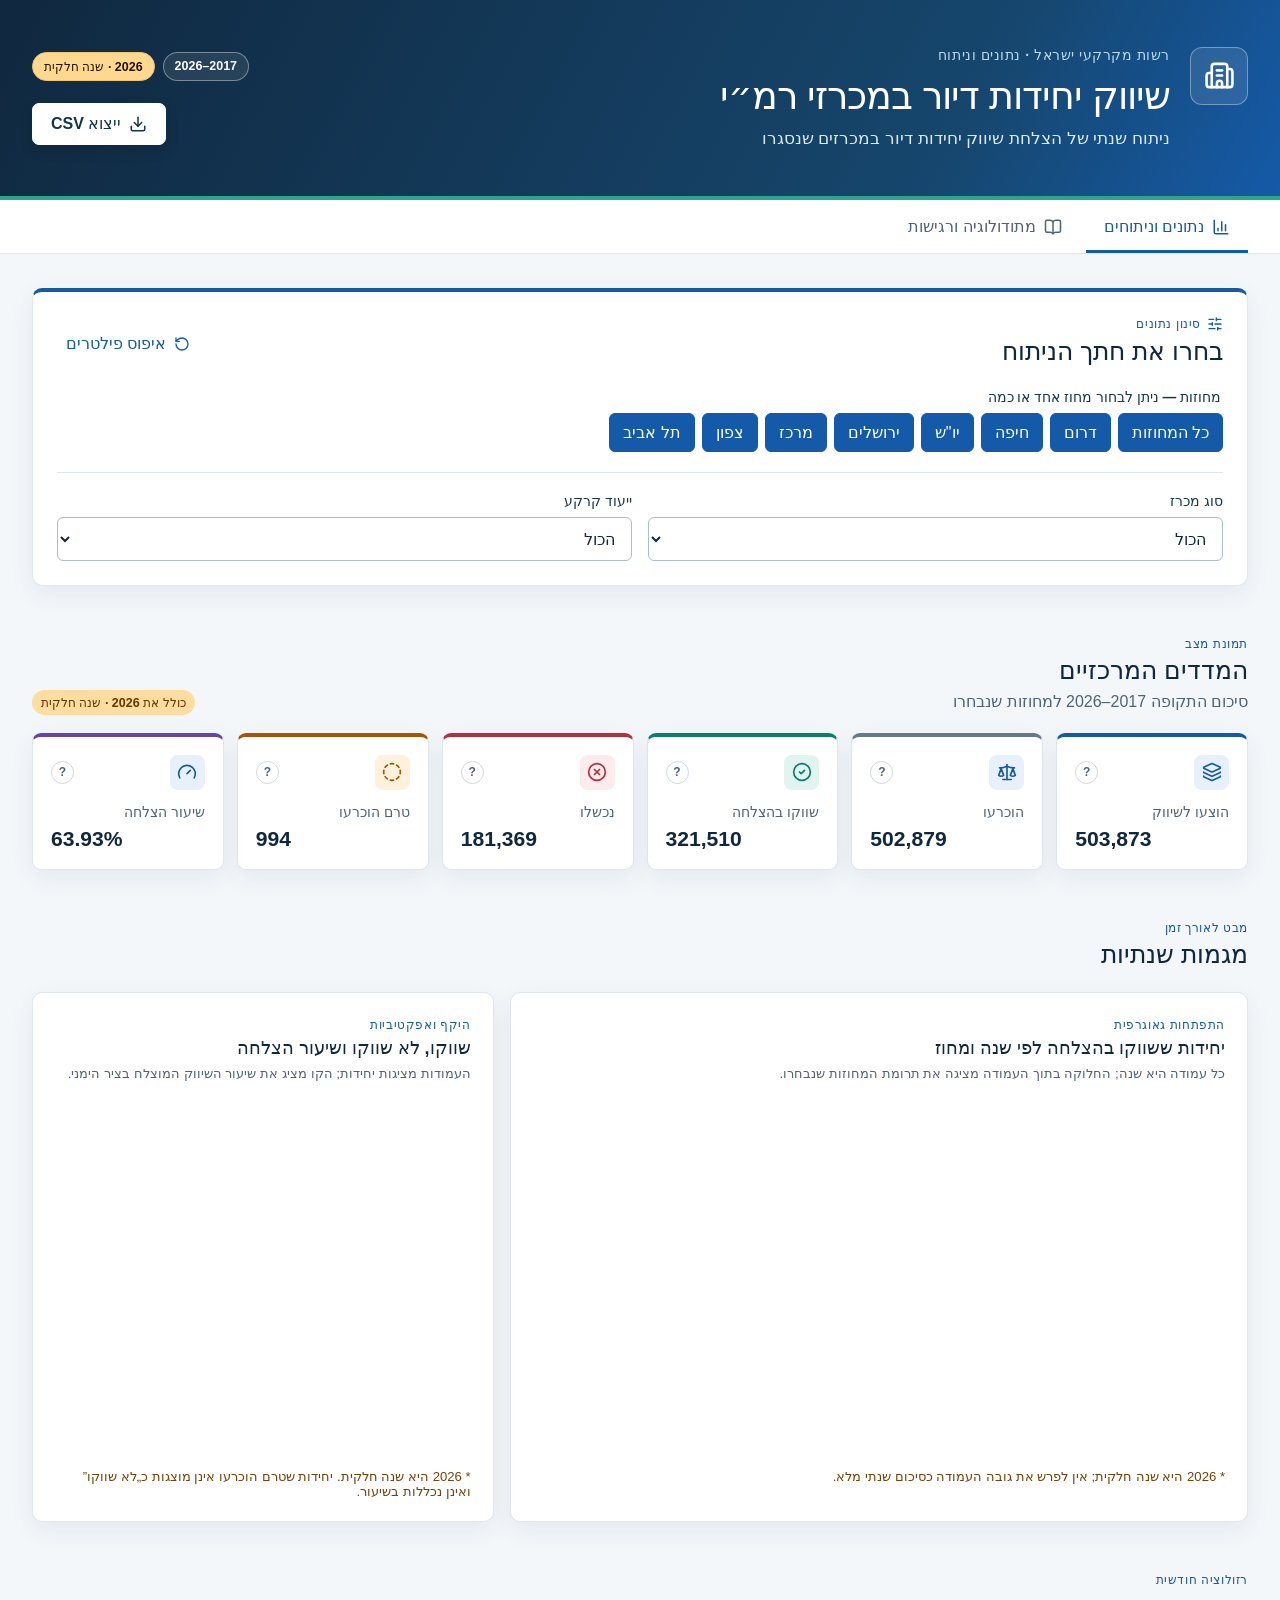
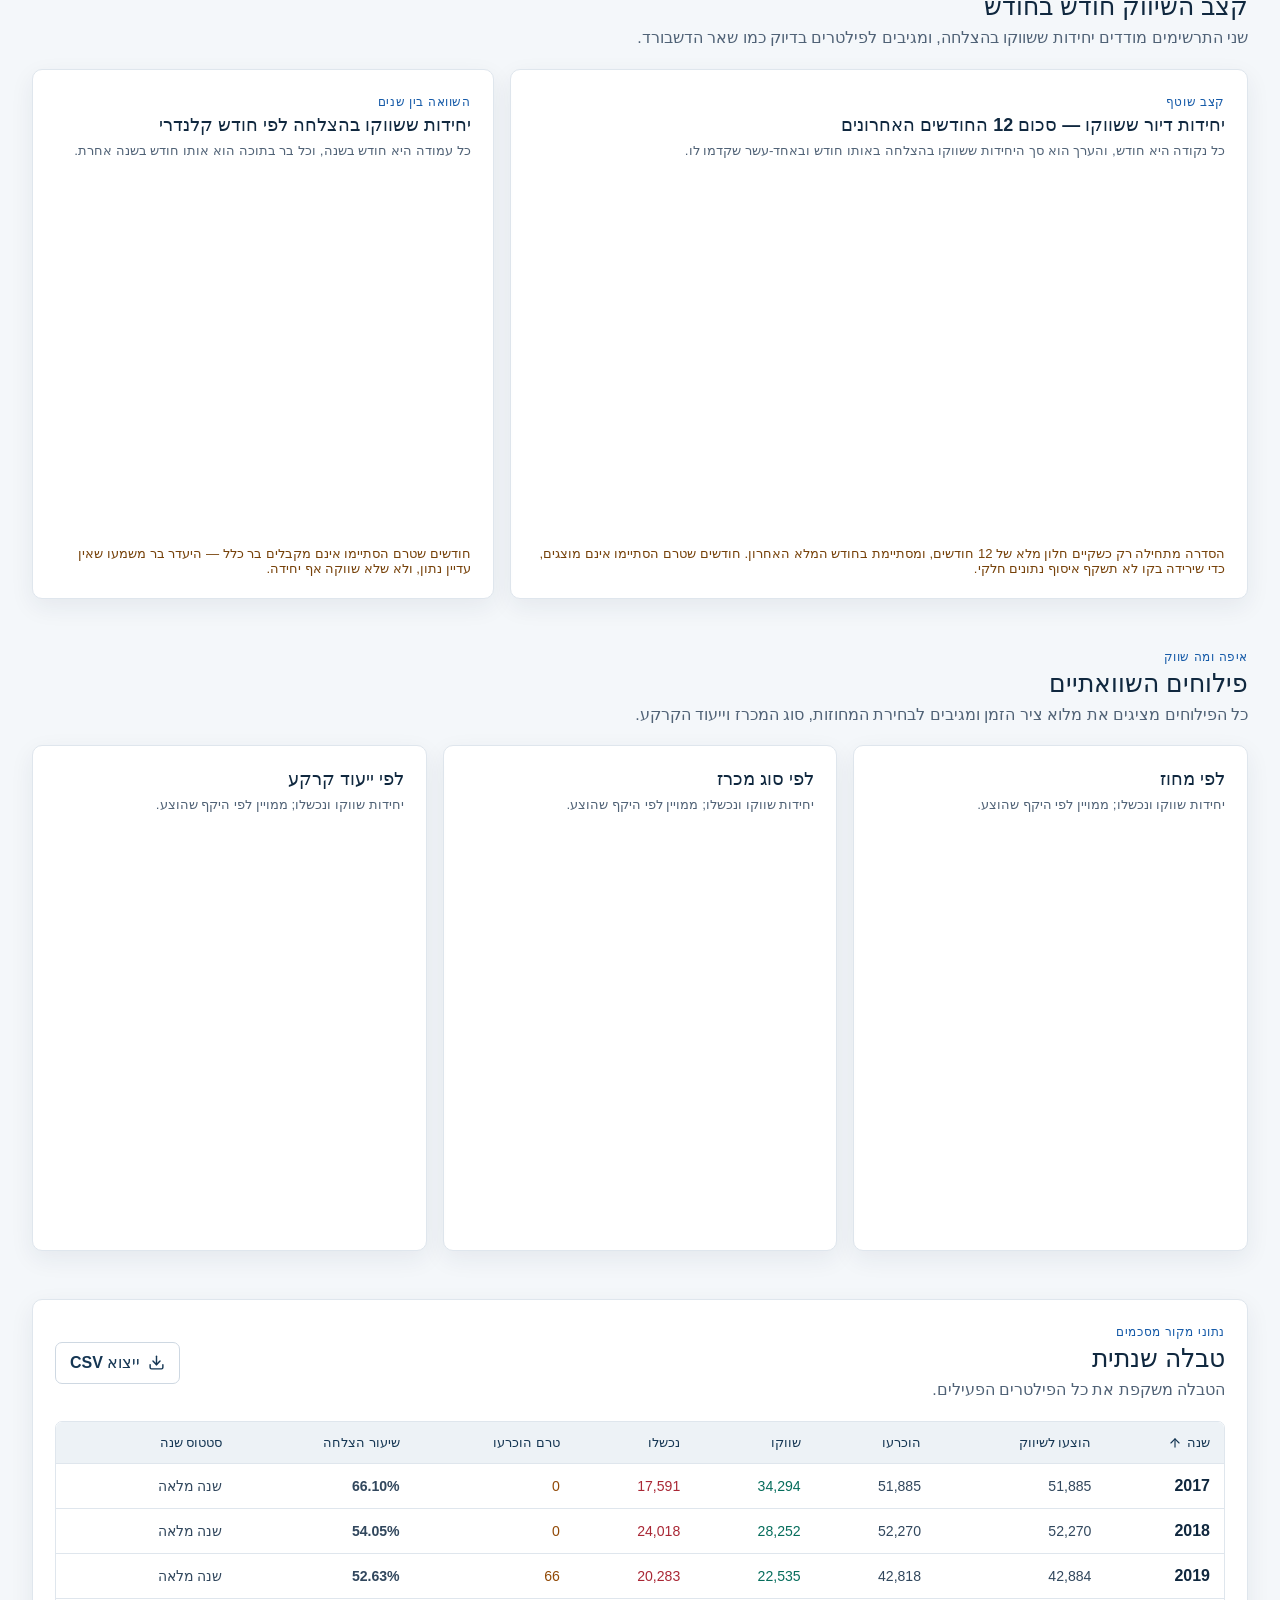
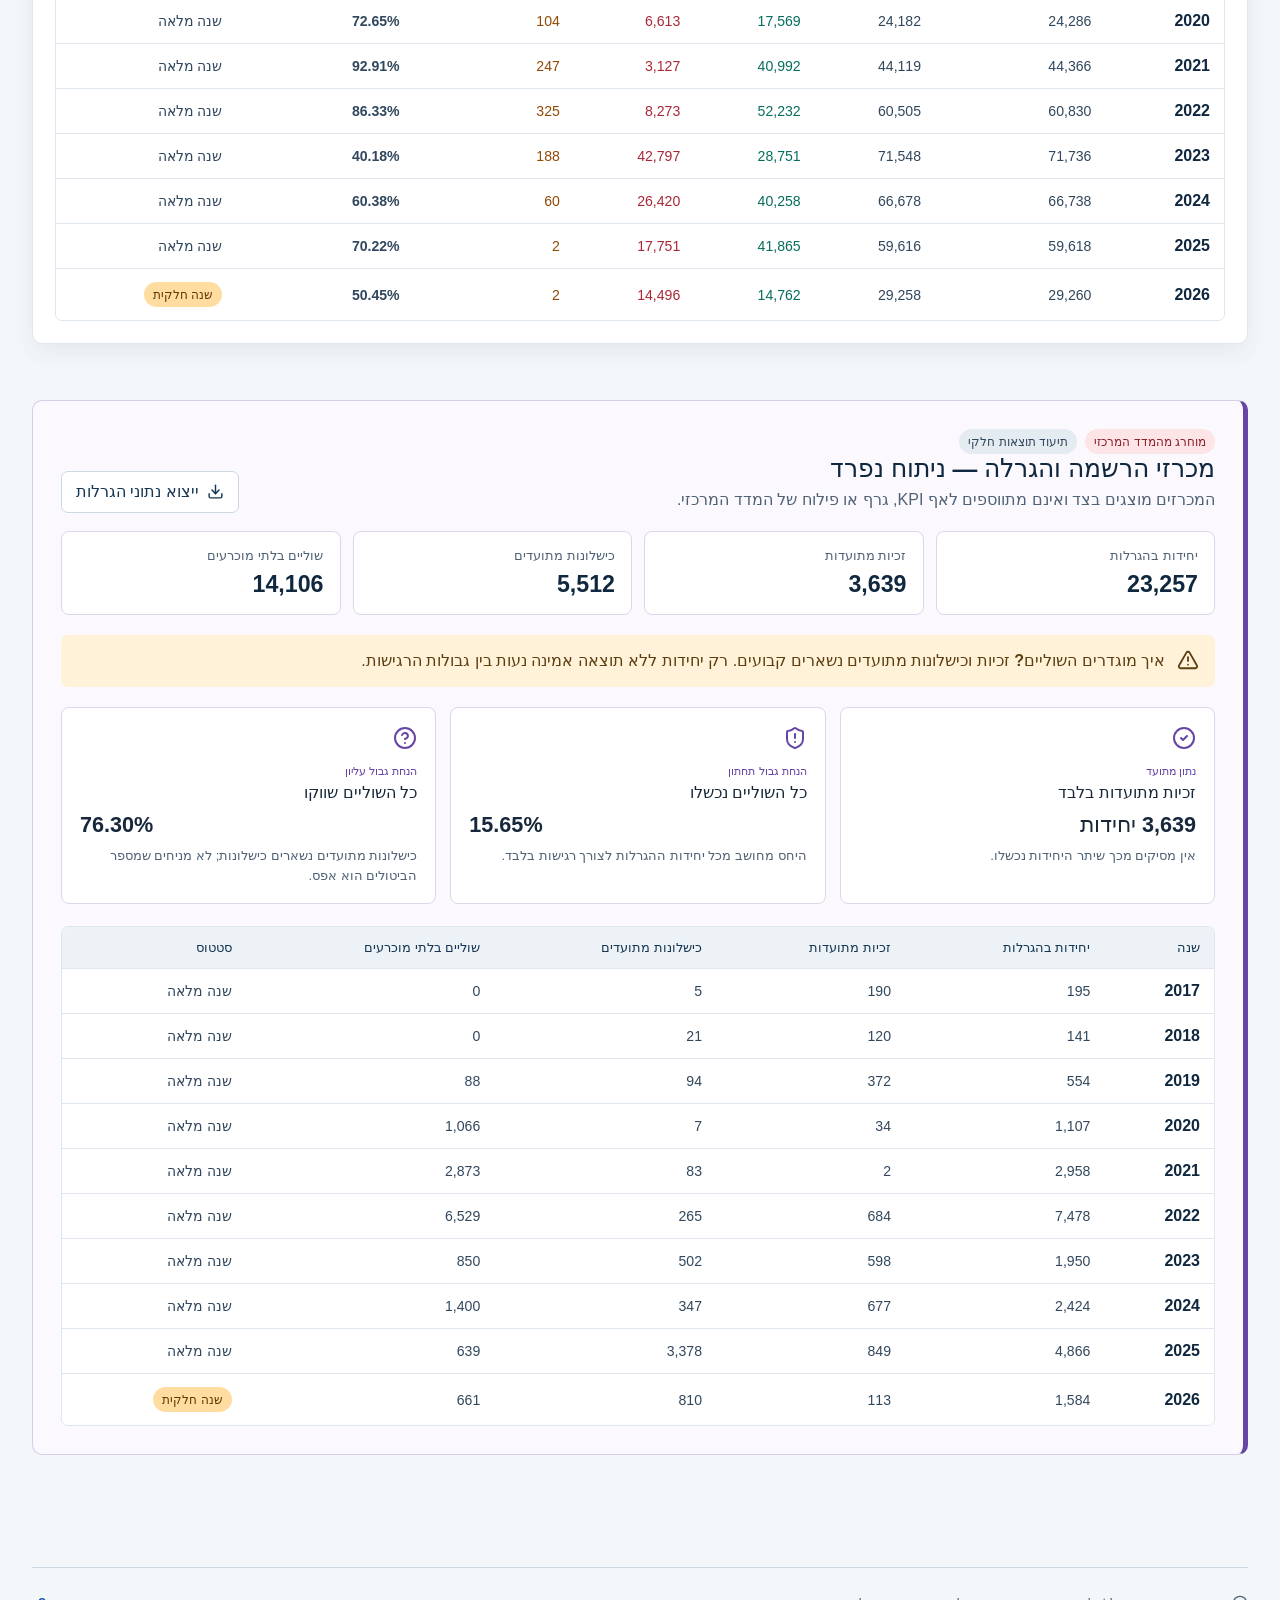
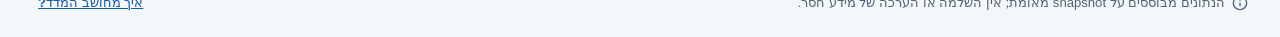
==== commit 5dfacd41: "Refresh data to the 2026-10-04 snapshot and add the monthly marketing charts" ====
--- a/rmi-dashboard-standalone.html
+++ b/rmi-dashboard-standalone.html
@@ -8,7 +8,7 @@
     <meta name="description" content="דשבורד לניתוח הצלחת שיווק יחידות דיור במכרזי רמ״י" />
     <title>שיווק יחידות דיור במכרזי רמ״י</title>
     <script type="module">
-const moduleBytes = Uint8Array.from(atob('[base64]/[base64]/[base64]/bnVsbDooZT1wJiZlW3BdfHxlW2BAQGl0ZXJhdG9yYF0sdHlwZW9mIGU9PWBmdW5jdGlvbmA/[base64]/[base64]/[base64]/[base64]/[base64]/[base64]/[base64]/[base64]/[base64]/[base64]/dC5pbnRlZ3JpdHk6dm9pZCAwLG5vbmNlOnR5cGVvZiB0Lm5vbmNlPT1gc3RyaW5nYD90Lm5vbmNlOnZvaWQgMH0pfX1lbHNlIHQ/[base64]/[base64]/[base64]/[base64]/[base64]/[base64]/[base64]/YEZvcndhcmRSZWZgOmBGb3J3YXJkUmVmKGArZStgKWApLGU7Y2FzZSBEOnJldHVybiB0PWUuZGlzcGxheU5hbWV8fG51bGwsdD09PW51bGw/[base64]/KS8pO3ZlPXQmJnRbMV18fGBgLHllPS0xPGUuc3RhY2suaW5kZXhPZihgCiAgICBhdGApP2AgKDxhbm9ueW1vdXM+KWA6LTE8ZS5zdGFjay5pbmRleE9mKGBAYCk/[base64]/YmUobik6YGB9ZnVuY3Rpb24gQ2UoZSx0KXtzd2l0Y2goZS50YWcpe2Nhc2UgMjY6Y2FzZSAyNzpjYXNlIDU6cmV0dXJuIGJlKGUudHlwZSk7Y2FzZSAxNjpyZXR1cm4gYmUoYExhenlgKTtjYXNlIDEzOnJldHVybiBlLmNoaWxkIT09dCYmdCE9PW51bGw/[base64]/[base64]/[base64]/[base64]/[base64]/[base64]/[base64]/[base64]/ZS5jc3NGbG9hdD1gYDplW3RdPWBgOnI/[base64]/[base64]/[base64]/[base64]/[base64]/ZS50b0VsZW1lbnQ6ZS5mcm9tRWxlbWVudDplLnJlbGF0ZWRUYXJnZXR9LG1vdmVtZW50WDpmdW5jdGlvbihlKXtyZXR1cm5gbW92ZW1lbnRYYGluIGU/[base64]/YEVudGVyYDpTdHJpbmcuZnJvbUNoYXJDb2RlKGUpKTplLnR5cGU9PT1ga2V5ZG93bmB8fGUudHlwZT09PWBrZXl1cGA/[base64]/[base64]/[base64]/[base64]/[base64]/[base64]/bjpuLm93bmVyRG9jdW1lbnQ7RnJ8fE1yPT1udWxsfHxNciE9PVJ0KHIpfHwocj1Ncixgc2VsZWN0aW9uU3RhcnRgaW4gciYmQXIocik/[base64]/[base64]/[base64]/[base64]/[base64]/[base64]/[base64]/[base64]/[base64]/[base64]/[base64]/[base64]/dC5zZXQoZS5pbmRleCxlKTp0LnNldChlLmtleSxlKSxlPWUuc2libGluZztyZXR1cm4gdH1mdW5jdGlvbiBhKGUsdCl7cmV0dXJuIGU9ZmkoZSx0KSxlLmluZGV4PTAsZS5zaWJsaW5nPW51bGwsZX1mdW5jdGlvbiBvKHQsbixyKXtyZXR1cm4gdC5pbmRleD1yLGU/KHI9dC5hbHRlcm5hdGUscj09PW51bGw/[base64]/[base64]/[base64]/dShlLHQsbixyKTpudWxsO2Nhc2UgTzpyZXR1cm4gbj1EYShuKSxwKGUsdCxuLHIpfWlmKHJlKG4pfHx0ZShuKSlyZXR1cm4gaT09PW51bGw/[base64]/[base64]/[base64]/[base64]/dT15OmQuc2libGluZz15LGQ9eSxoPV99aWYodi5kb25lKXJldHVybiBuKGEsaCksTCYmQWkoYSxnKSx1O2lmKGg9PT1udWxsKXtmb3IoOyF2LmRvbmU7ZysrLHY9Yy5uZXh0KCkpdj1mKGEsdi52YWx1ZSxsKSx2IT09bnVsbCYmKHM9byh2LHMsZyksZD09PW51bGw/[base64]/aT1hPW86YT1hLm5leHQ9byxuPW4ubmV4dH13aGlsZShuIT09bnVsbCk7YT09PW51bGw/[base64]/[base64]/aC5jYWxsKF8sZCxmKTpoLGY9PW51bGwpYnJlYWsgYTtkPW0oe30sZCxmKTticmVhayBhO2Nhc2UgMjp6YT0hMH19Zj1zLmNhbGxiYWNrLGYhPT1udWxsJiYoZS5mbGFnc3w9NjQscCYmKGUuZmxhZ3N8PTgxOTIpLHA9aS5jYWxsYmFja3MscD09PW51bGw/[base64]/Tm8odCk6dCxlPWUudXNlU3RhdGUoKVswXSwoSD09PW51bGw/[base64]/[base64]/[base64]/[base64]/[base64]/[base64]/[base64]/bigpOnQobnVsbCl9fWlmKHQhPW51bGwpcmV0dXJuIGU9ZSgpLHQuY3VycmVudD1lLGZ1bmN0aW9uKCl7dC5jdXJyZW50PW51bGx9fWZ1bmN0aW9uIF9zKGUsdCxuKXtuPW49PW51bGw/[base64]/[base64]/[base64]/[base64]/[base64]/[base64]/[base64]/[base64]/[base64]/[base64]/[base64]/[base64]/[base64]/[base64]/[base64]/[base64]/[base64]/[base64]/KGE9dC5zdGF0ZU5vZGUsbj1yJiZ0eXBlb2Ygbi5nZXREZXJpdmVkU3RhdGVGcm9tRXJyb3IhPWBmdW5jdGlvbmA/bnVsbDphLnJlbmRlcigpLHQuZmxhZ3N8PTEsZSE9PW51bGwmJnI/[base64]/[base64]/KGM9aGkoYyxhLG4sbnVsbCksYy5mbGFnc3w9Mik6Yz1maSh1LGMpLGMucmV0dXJuPXQsci5yZXR1cm49dCxyLnNpYmxpbmc9Yyx0LmNoaWxkPXIsbGMobnVsbCxyKSxyPXQuY2hpbGQsYz1lLmNoaWxkLm1lbW9pemVkU3RhdGUsYz09PW51bGw/[base64]/[base64]/[base64]/[base64]/[base64]/[base64]/[base64]/[base64]/[base64]/[base64]/[base64]/[base64]/[base64]/[base64]/KGNvKHQpLHQpOihjbyh0KSxudWxsKX1yZXR1cm4gY28odCksdC5mbGFncyYxMjg/[base64]/KG8uc2libGluZz10LmNoaWxkLHQuY2hpbGQ9byk6KGU9ci5sYXN0LGU9PT1udWxsP3QuY2hpbGQ9bzplLnNpYmxpbmc9byxyLmxhc3Q9byl9cmV0dXJuIHIudGFpbD09PW51bGw/[base64]/[base64]/[base64]/[base64]/[base64]/bi5ib2R5Om4ubm9kZU5hbWU9PT1gSFRNTGA/bi5vd25lckRvY3VtZW50LmJvZHk6bikuaW5zZXJ0QmVmb3JlKGUsdCk6KHQ9bi5ub2RlVHlwZT09PTk/bi5ib2R5Om4ubm9kZU5hbWU9PT1gSFRNTGA/[base64]/[base64]/[base64]/[base64]/YGA6bC5tZW1vaXplZFByb3BzfWNhdGNoKGUpe0t1KGwsbC5yZXR1cm4sZSl9fX1lbHNlIGlmKHQudGFnPT09MTgpe2lmKG49PT1udWxsKXtsPXQ7dHJ5e3ZhciBtPWwuc3RhdGVOb2RlO2E/[base64]/[base64]/[base64]/[base64]/[base64]/[base64]/ZT09PXJvOiExfWZ1bmN0aW9uIEV1KCl7dmFyIGU9TS5IO3JldHVybiBNLkg9UnMsZT09PW51bGw/[base64]/[base64]/[base64]/[base64]/[base64]/[base64]/[base64]/[base64]/KChzJm4pPT09MHx8KHMmcikhPT0wKSYmKGlbb109UWUocyx0KSk6Yzw9dCYmKGUuZXhwaXJlZExhbmVzfD1zKSxhJj1+c31pZih0PUJsLG49cSxuPVhlKGUsZT09PXQ/[base64]/dWQuYmluZChudWxsLGUpOm51bGwpfWZ1bmN0aW9uIGRkKGUsdCl7aWYoVXUoKSlyZXR1cm4gbnVsbDt2dShlLHQsITApfWZ1bmN0aW9uIGZkKCl7UWQoZnVuY3Rpb24oKXtHJjY/[base64]/[base64]/[base64]/[base64]/Yy5kZWZhdWx0Vmlld3x8Yy5wYXJlbnRXaW5kb3c6d2luZG93LGw/[base64]/[base64]/[base64]/[base64]/[base64]/[base64]/[base64]/[base64]/[base64]/[base64]/[base64]/[base64]/[base64]/[base64]/[base64]/[base64]/[base64]/[base64]/[base64]/[base64]/[base64]/[base64]/[base64]/bi5oZWFkOm4sdC5pbnNlcnRCZWZvcmUoZSx0LmZpcnN0Q2hpbGQpKX1mdW5jdGlvbiBWZihlLHQpe2UuY3Jvc3NPcmlnaW4/Pz10LmNyb3NzT3JpZ2luLGUucmVmZXJyZXJQb2xpY3k/Pz10LnJlZmVycmVyUG9saWN5LGUudGl0bGU/Pz10LnRpdGxlfWZ1bmN0aW9uIEhmKGUsdCl7ZS5jcm9zc09yaWdpbj8/PXQuY3Jvc3NPcmlnaW4sZS5yZWZlcnJlclBvbGljeT8/PXQucmVmZXJyZXJQb2xpY3ksZS5pbnRlZ3JpdHk/[base64]/[base64]/[base64]/[base64]/[base64]/[base64]/P2Q/TnVtYmVyKG4/P3UpKjI0L051bWJlcih0Pz9sKTpuPz91O3JldHVybigwLHYuY3JlYXRlRWxlbWVudCkoYHN2Z2Ase3JlZjpjLC4uLncsd2lkdGg6dD8/bD8/dy53aWR0aCxoZWlnaHQ6dD8/bD8/dy5oZWlnaHQsc3Ryb2tlOmU/[base64]/PzApK2UubWFya2V0ZWQpfSksdC5tYXAoZT0+e2xldCB0PXt5ZWFyOmUsaXNQYXJ0aWFsWWVhcjplPT09MjAyNn07cmV0dXJuIG4uZm9yRWFjaChuPT57dFtgZGlzdHJpY3QtJHtuLnZhbHVlfWBdPXIuZ2V0KGAke2V9OiR7bi52YWx1ZX1gKT8/[base64]/YNec15Ag15bXnteZ159gOm5ldyBJbnRsLk51bWJlckZvcm1hdChgaGUtSUxgLHtzdHlsZTpgcGVyY2VudGAsbWluaW11bUZyYWN0aW9uRGlnaXRzOnQ/MDoyLG1heGltdW1GcmFjdGlvbkRpZ2l0czp0PzE6Mn0pLmZvcm1hdChlKX1mdW5jdGlvbiBrZShlKXtyZXR1cm5gJHtlPjA/[base64]/[base64]/OlteW1xdXSp8KFsiJ10pKD86KD8hXDIpW15cXF18XFwuKSo/XDIpXF0pLztmdW5jdGlvbiB0dChlKXtzd2l0Y2godHlwZW9mIGUpe2Nhc2VgbnVtYmVyYDpjYXNlYHN5bWJvbGA6cmV0dXJuITE7Y2FzZWBzdHJpbmdgOnJldHVybiBlPT09YGB8fGUuc3RhcnRzV2l0aChgLmApfHxlLmVuZHNXaXRoKGAuYCk/ITE6ZXQudGVzdChlKTtkZWZhdWx0OnJldHVybiExfX1mdW5jdGlvbiBudChlKXtyZXR1cm4gdHlwZW9mIGU9PWBzdHJpbmdgfHx0eXBlb2YgZT09YHN5bWJvbGA/[base64]/KHIrKyxpKz1lW3JdKTpzPT09YT9hPWBgOmkrPXM7ZWxzZSBpZihvKXM9PT1gImB8fHM9PT1gJ2A/YT1zOnM9PT1gXWA/[base64]/dHQodCkmJiFPYmplY3QuaGFzT3duKGUsdCk/[base64]/LnZhbHVlT2YoKSwtMCk/[base64]/MDplPjA/[base64]/Y3QoZStuKih0LWUpKTp0fWZ1bmN0aW9uIHl0KGUsdCxuKXtpZighKCFlfHwhZS5sZW5ndGgpKXJldHVybiBlLmZpbmQoZT0+ZSYmKHR5cGVvZiB0PT1gZnVuY3Rpb25gP3QoZSk6YXQoZSx0KSk9PT1uKX12YXIgRj1lPT5lPT1udWxsLGJ0PWU9PkYoZSk/[base64]/[base64]/[base64]/MDpyLGE9ZS5wYXJlbnRWaWV3Qm94LG89ZS5jbGFtcCxzPUN0KHQpLGM9cy54LGw9cy55LHU9cy5oZWlnaHQsZD1zLnVwcGVyV2lkdGgsZj1zLmxvd2VyV2lkdGgscD1jLG09YysoZC1mKS8yLGg9KHArbSkvMixnPShkK2YpLzIsXz1wK2QvMix2PXU+PTA/MTotMSx5PXYqaSxiPXY+MD9gZW5kYDpgc3RhcnRgLHg9dj4wP2BzdGFydGA6YGVuZGAsUz1kPj0wPzE6LTEsQz1TKmksdz1TPjA/[base64]/e3dpZHRoOmcsaGVpZ2h0OnV9Ont9O3JldHVybiBuPT09YGluc2lkZUxlZnRgP1R0KHt4OmgrQyx5OmwrdS8yLGhvcml6b250YWxBbmNob3I6VCx2ZXJ0aWNhbEFuY2hvcjpgbWlkZGxlYH0sQSk6bj09PWBpbnNpZGVSaWdodGA/[base64]/[base64]/[base64]/[base64]/[base64]/[base64]/[base64]/KGk9ZSxyIT1udWxsJiYoYT1pKHIpKSxzKTppfSxzLmNvbnRleHQ9ZnVuY3Rpb24oZSl7cmV0dXJuIGFyZ3VtZW50cy5sZW5ndGg/KGU9PW51bGw/cj1hPW51bGw6YT1pKHI9ZSkscyk6cn0sc31mdW5jdGlvbiAkdChlLHQsbil7dmFyIHI9bnVsbCxpPUkoITApLGE9bnVsbCxvPVl0LHM9bnVsbCxjPUt0KGwpO2U9dHlwZW9mIGU9PWBmdW5jdGlvbmA/ZTplPT09dm9pZCAwP1h0OkkoK2UpLHQ9dHlwZW9mIHQ9PWBmdW5jdGlvbmA/dDpJKHQ9PT12b2lkIDA/MDordCksbj10eXBlb2Ygbj09YGZ1bmN0aW9uYD9uOm49PT12b2lkIDA/WnQ6SSgrbik7ZnVuY3Rpb24gbChsKXt2YXIgdSxkLGYscD0obD1xdChsKSkubGVuZ3RoLG0saD0hMSxnLF89QXJyYXkocCksdj1BcnJheShwKTtmb3IoYT8/[base64]/K24obSx1LGwpOnZbdV0pKX1pZihnKXJldHVybiBzPW51bGwsZytgYHx8bnVsbH1mdW5jdGlvbiB1KCl7cmV0dXJuIFF0KCkuZGVmaW5lZChpKS5jdXJ2ZShvKS5jb250ZXh0KGEpfXJldHVybiBsLng9ZnVuY3Rpb24odCl7cmV0dXJuIGFyZ3VtZW50cy5sZW5ndGg/KGU9dHlwZW9mIHQ9PWBmdW5jdGlvbmA/dDpJKCt0KSxyPW51bGwsbCk6ZX0sbC54MD1mdW5jdGlvbih0KXtyZXR1cm4gYXJndW1lbnRzLmxlbmd0aD8oZT10eXBlb2YgdD09YGZ1bmN0aW9uYD90OkkoK3QpLGwpOmV9LGwueDE9ZnVuY3Rpb24oZSl7cmV0dXJuIGFyZ3VtZW50cy5sZW5ndGg/[base64]/KHQ9dHlwZW9mIGU9PWBmdW5jdGlvbmA/ZTpJKCtlKSxsKTp0fSxsLnkxPWZ1bmN0aW9uKGUpe3JldHVybiBhcmd1bWVudHMubGVuZ3RoPyhuPWU9PW51bGw/[base64]/[base64]/[base64]/KGU9dHlwZW9mIHQ9PWBmdW5jdGlvbmA/[base64]/[base64]/[base64]/KDMqKGUuX3kxLWUuX3kwKS9uLXQpLzI6dH1mdW5jdGlvbiBJbihlLHQsbil7dmFyIHI9ZS5feDAsaT1lLl95MCxhPWUuX3gxLG89ZS5feTEscz0oYS1yKS8zO2UuX2Nvbn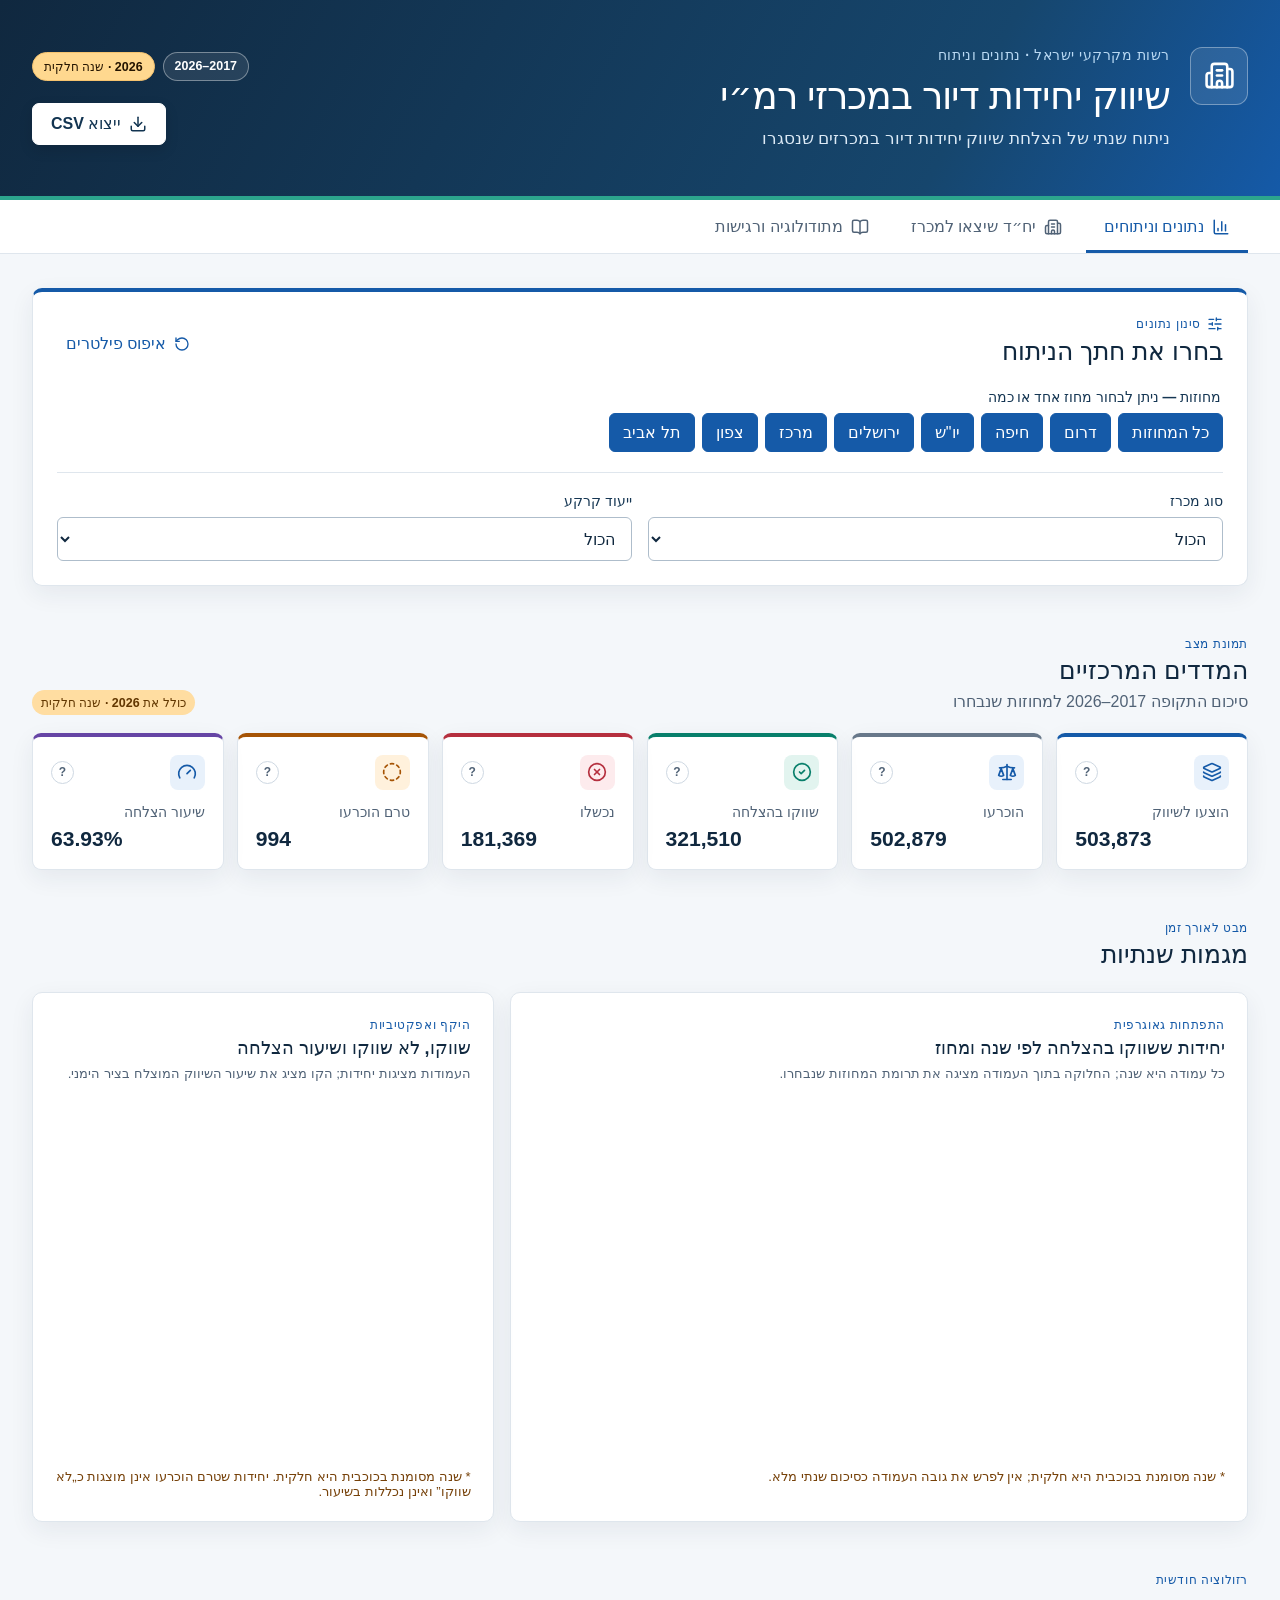
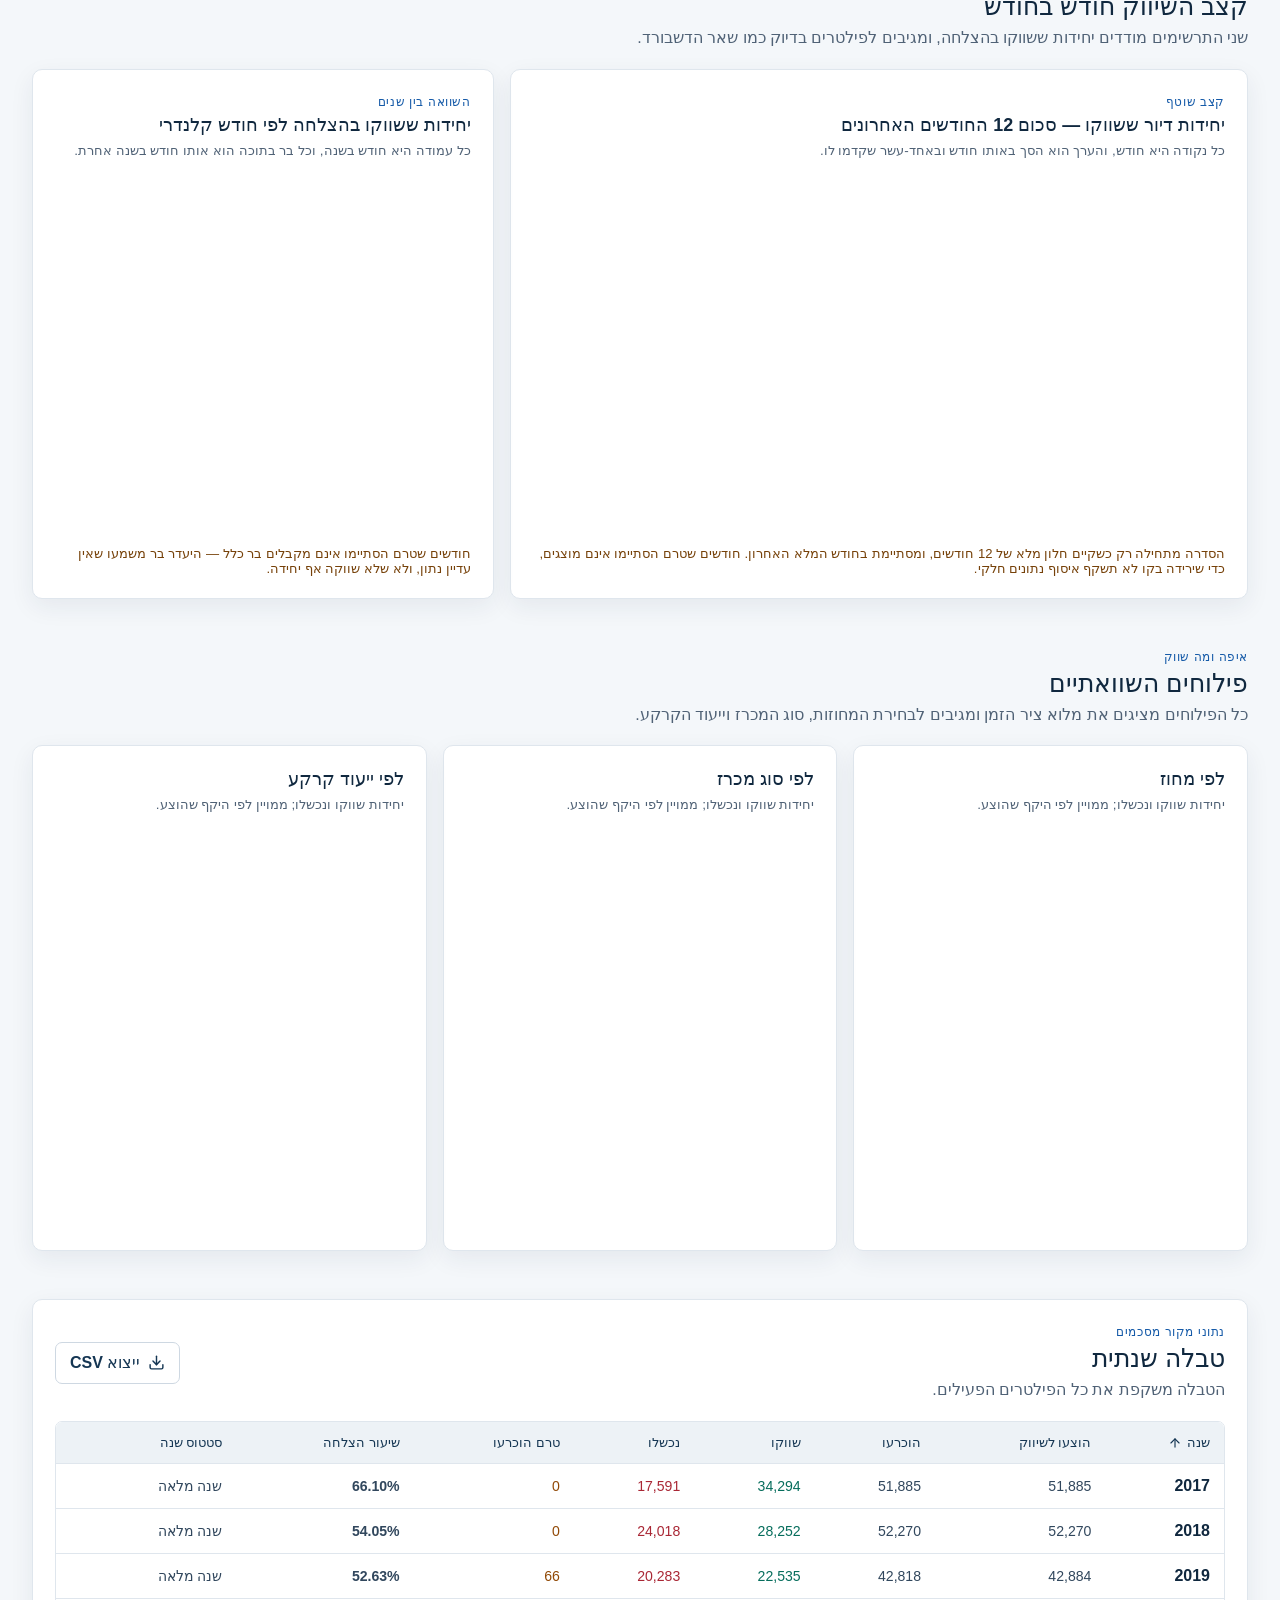
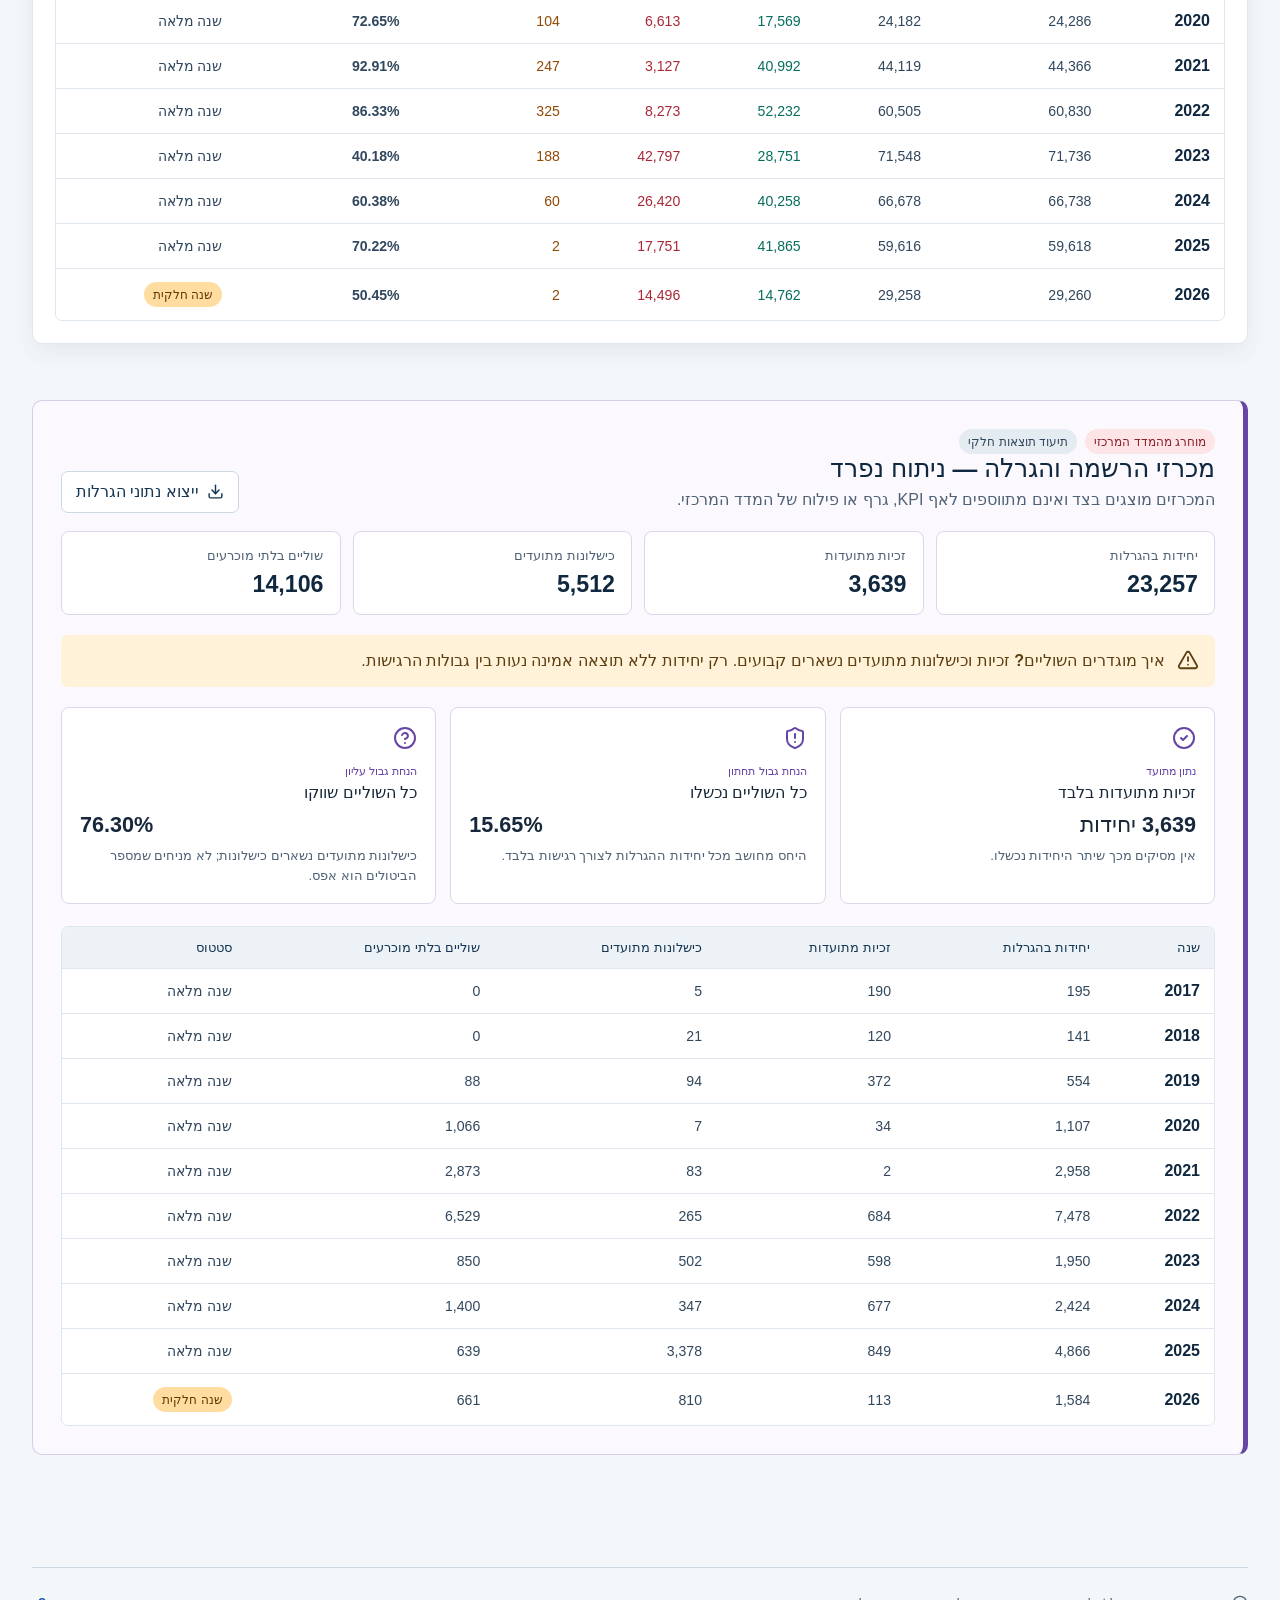
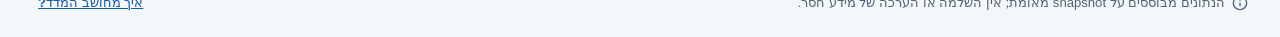
==== commit 4c495aeb: "Add the supply tab comparing units put to tender with successful marketings" ====
--- a/rmi-dashboard-standalone.html
+++ b/rmi-dashboard-standalone.html
@@ -8,7 +8,7 @@
     <meta name="description" content="דשבורד לניתוח הצלחת שיווק יחידות דיור במכרזי רמ״י" />
     <title>שיווק יחידות דיור במכרזי רמ״י</title>
     <script type="module">
-const moduleBytes = Uint8Array.from(atob('[base64]/[base64]/[base64]/bnVsbDooZT1wJiZlW3BdfHxlW2BAQGl0ZXJhdG9yYF0sdHlwZW9mIGU9PWBmdW5jdGlvbmA/[base64]/[base64]/[base64]/[base64]/[base64]/[base64]/[base64]/[base64]/[base64]/[base64]/dC5pbnRlZ3JpdHk6dm9pZCAwLG5vbmNlOnR5cGVvZiB0Lm5vbmNlPT1gc3RyaW5nYD90Lm5vbmNlOnZvaWQgMH0pfX1lbHNlIHQ/[base64]/[base64]/[base64]/[base64]/[base64]/[base64]/[base64]/YEZvcndhcmRSZWZgOmBGb3J3YXJkUmVmKGArZStgKWApLGU7Y2FzZSBEOnJldHVybiB0PWUuZGlzcGxheU5hbWV8fG51bGwsdD09PW51bGw/[base64]/KS8pO3ZlPXQmJnRbMV18fGBgLHllPS0xPGUuc3RhY2suaW5kZXhPZihgCiAgICBhdGApP2AgKDxhbm9ueW1vdXM+KWA6LTE8ZS5zdGFjay5pbmRleE9mKGBAYCk/[base64]/YmUobik6YGB9ZnVuY3Rpb24gQ2UoZSx0KXtzd2l0Y2goZS50YWcpe2Nhc2UgMjY6Y2FzZSAyNzpjYXNlIDU6cmV0dXJuIGJlKGUudHlwZSk7Y2FzZSAxNjpyZXR1cm4gYmUoYExhenlgKTtjYXNlIDEzOnJldHVybiBlLmNoaWxkIT09dCYmdCE9PW51bGw/[base64]/[base64]/[base64]/[base64]/[base64]/[base64]/[base64]/[base64]/[base64]/YGA6YGArUHQobiksdD10PT1udWxsP246YGArUHQodCksc3x8dD09PWUudmFsdWV8fChlLnZhbHVlPXQpLGUuZGVmYXVsdFZhbHVlPXR9cj8/PWkscj10eXBlb2YgciE9YGZ1bmN0aW9uYCYmdHlwZW9mIHIhPWBzeW1ib2xgJiYhIXIsZS5jaGVja2VkPXM/[base64]/[base64]/[base64]/[base64]/ITE9PT1pLnJldHVyblZhbHVlOmkuZGVmYXVsdFByZXZlbnRlZCk/[base64]/[base64]/[base64]/[base64]/[base64]/[base64]/ZS5kZWx0YVg6YHdoZWVsRGVsdGFYYGluIGU/[base64]/[base64]/[base64]/[base64]/[base64]/[base64]/[base64]/[base64]/[base64]/[base64]/[base64]/[base64]/[base64]/[base64]/bnVsbDplLmRlaHlkcmF0ZWQsIWUpdGhyb3cgRXJyb3IoaSgzMTcpKTtMaT1wZihlKX1lbHNlIHQ9PT0yNz8odD1MaSxlZihlLnR5cGUpPyhlPWZmLGZmPW51bGwsTGk9ZSk6TGk9dCk6TGk9SWk/ZGYoZS5zdGF0ZU5vZGUubmV4dFNpYmxpbmcpOm51bGw7cmV0dXJuITB9ZnVuY3Rpb24gR2koKXtMaT1JaT1udWxsLEk9ITF9ZnVuY3Rpb24gS2koKXt2YXIgZT1SaTtyZXR1cm4gZSE9PW51bGwmJigkbD09PW51bGw/[base64]/[base64]/[base64]/[base64]/KHQ9X2kobixlLm1vZGUsciksdC5yZXR1cm49ZSx0KToodD1hKHQsbiksdC5yZXR1cm49ZSx0KX1mdW5jdGlvbiBsKGUsdCxuLHIpe3ZhciBpPW4udHlwZTtyZXR1cm4gaT09PXk/ZChlLHQsbi5wcm9wcy5jaGlsZHJlbixyLG4ua2V5KTp0IT09bnVsbCYmKHQuZWxlbWVudFR5cGU9PT1pfHx0eXBlb2YgaT09YG9iamVjdGAmJmkmJmkuJCR0eXBlb2Y9PT1PJiZrYShpKT09PXQudHlwZSk/[base64]/[base64]/[base64]/[base64]/[base64]/[base64]/[base64]/[base64]/aT1hPW86YT1hLm5leHQ9byxuPW4ubmV4dH13aGlsZShuIT09bnVsbCk7YT09PW51bGw/[base64]/[base64]/aC5jYWxsKF8sZCxmKTpoLGY9PW51bGwpYnJlYWsgYTtkPW0oe30sZCxmKTticmVhayBhO2Nhc2UgMjpWYT0hMH19Zj1zLmNhbGxiYWNrLGYhPT1udWxsJiYoZS5mbGFnc3w9NjQscCYmKGUuZmxhZ3N8PTgxOTIpLHA9aS5jYWxsYmFja3MscD09PW51bGw/[base64]/[base64]/[base64]/[base64]/[base64]/[base64]/[base64]/[base64]/bnVsbDpyO3ZhciBhPWkubWVtb2l6ZWRTdGF0ZS5pbnN0O1YhPT1udWxsJiZyIT09bnVsbCYmQ28ocixWLm1lbW9pemVkU3RhdGUuZGVwcyk/[base64]/[base64]/bnVsbDp0O3ZhciByPW4ubWVtb2l6ZWRTdGF0ZTtyZXR1cm4gdCE9PW51bGwmJkNvKHQsclsxXSk/clswXToobi5tZW1vaXplZFN0YXRlPVtlLHRdLGUpfWZ1bmN0aW9uIHhzKGUsdCl7dmFyIG49TW8oKTt0PXQ9PT12b2lkIDA/[base64]/[base64]/[base64]/[base64]/[base64]/[base64]/[base64]/[base64]/[base64]/[base64]/ITE6ISEoei5jdXJyZW50JjIpKSxzJiYoYT0hMCx0LmZsYWdzJj0tMTI5KSxzPSEhKHQuZmxhZ3MmMzIpLHQuZmxhZ3MmPS0zMyxlPT09bnVsbCl7aWYoSSl7aWYoYT9vbyh0KTpsbyh0KSwoZT1MaSk/[base64]/KGM9Z2koYyxhLG4sbnVsbCksYy5mbGFnc3w9Mik6Yz1waSh1LGMpLGMucmV0dXJuPXQsci5yZXR1cm49dCxyLnNpYmxpbmc9Yyx0LmNoaWxkPXIsdWMobnVsbCxyKSxyPXQuY2hpbGQsYz1lLmNoaWxkLm1lbW9pemVkU3RhdGUsYz09PW51bGw/[base64]/[base64]/[base64]/KG4mdC5jaGlsZC5jaGlsZExhbmVzKT09PTA/[base64]/[base64]/YT0hMToodC5zdGF0ZU5vZGU9cixJaT10LExpPWRmKHIuZmlyc3RDaGlsZCksemk9ITEsYT0hMCkpLGF8fFZpKHQpKSxnZSh0KSxhPXQudHlwZSxvPXQucGVuZGluZ1Byb3BzLHM9ZT09PW51bGw/bnVsbDplLm1lbW9pemVkUHJvcHMscj1vLmNoaWxkcmVuLEtkKGEsbyk/[base64]/[base64]/[base64]/ZS50YWlsPW51bGw6bi5zaWJsaW5nPW51bGw7YnJlYWs7Y2FzZWBjb2xsYXBzZWRgOm49ZS50YWlsO2Zvcih2YXIgcj1udWxsO24hPT1udWxsOyluLmFsdGVybmF0ZSE9PW51bGwmJihyPW4pLG49bi5zaWJsaW5nO3I9PT1udWxsP3R8fGUudGFpbD09PW51bGw/[base64]/[base64]/[base64]/[base64]/[base64]/KG8uc2libGluZz10LmNoaWxkLHQuY2hpbGQ9byk6KGU9ci5sYXN0LGU9PT1udWxsP3QuY2hpbGQ9bzplLnNpYmxpbmc9byxyLmxhc3Q9byl9cmV0dXJuIHIudGFpbD09PW51bGw/KHpjKHQpLG51bGwpOihlPXIudGFpbCxyLnJlbmRlcmluZz1lLHIudGFpbD1lLnNpYmxpbmcsci5yZW5kZXJpbmdTdGFydFRpbWU9QWUoKSxlLnNpYmxpbmc9bnVsbCxuPXouY3VycmVudCxsZSh6LGE/[base64]/[base64]/[base64]/[base64]/[base64]/[base64]/[base64]/[base64]/[base64]/[base64]/[base64]/[base64]/cy5zZXRQcm9wZXJ0eShgZGlzcGxheWAsYG5vbmVgLGBpbXBvcnRhbnRgKTpzLmRpc3BsYXk9YG5vbmVgO2Vsc2V7Yz1sLnN0YXRlTm9kZTt2YXIgZj1sLm1lbW9pemVkUHJvcHMuc3R5bGUscD1mIT1udWxsJiZmLmhhc093blByb3BlcnR5KGBkaXNwbGF5YCk/Zi5kaXNwbGF5Om51bGw7Yy5zdHlsZS5kaXNwbGF5PXA9PW51bGx8fHR5cGVvZiBwPT1gYm9vbGVhbmA/[base64]/[base64]/[base64]/[base64]/[base64]/dHUtQWUoKTooYSY0MTk0MDQ4KT09PWE/[base64]/[base64]/KHQ9amEoKSxxPTMpOnQ9PT1UYT8odD1qYSgpLHE9NCk6cT10PT09cmM/ODp0eXBlb2YgdD09YG9iamVjdGAmJnQmJnR5cGVvZiB0LnRoZW49PWBmdW5jdGlvbmA/[base64]/[base64]/[base64]/ZT0hMDpXbHx8SyY1MzY4NzA5MTI/[base64]/[base64]/[base64]/KChzJm4pPT09MHx8KHMmcikhPT0wKSYmKGlbb109UWUocyx0KSk6Yzw9dCYmKGUuZXhwaXJlZExhbmVzfD1zKSxhJj1+c31pZih0PVZsLG49SyxuPVhlKGUsZT09PXQ/[base64]/dWQuYmluZChudWxsLGUpOm51bGwpfWZ1bmN0aW9uIGRkKGUsdCl7aWYoVXUoKSlyZXR1cm4gbnVsbDt2dShlLHQsITApfWZ1bmN0aW9uIGZkKCl7UWQoZnVuY3Rpb24oKXtXJjY/[base64]/[base64]/[base64]/[base64]/[base64]/Yzp4dChsKSxoPXU9PW51bGw/[base64]/[base64]/eC5kYXRhPWI6KGI9bnIobiksYiE9PW51bGwmJih4LmRhdGE9YikpKSksKGI9Wm4/[base64]/ZTpgYCtlKS5yZXBsYWNlKGpkLGAKYCkucmVwbGFjZShNZCxgYCl9ZnVuY3Rpb24gUGQoZSx0KXtyZXR1cm4gdD1OZCh0KSxOZChlKT09PXR9ZnVuY3Rpb24gRmQoZSx0LG4scixhLG8pe3N3aXRjaChuKXtjYXNlYGNoaWxkcmVuYDp0eXBlb2Ygcj09YHN0cmluZ2A/[base64]/[base64]/[base64]/[base64]/[base64]/[base64]/ISFyIT0hIW4mJih0PT1udWxsP0d0KGUsISFuLG4/[base64]/[base64]/[base64]/[base64]/[base64]/[base64]/[base64]/YHx8ZS5kYXRhPT09YCR+YH1mdW5jdGlvbiBsZihlKXtyZXR1cm4gZS5kYXRhPT09YCQhYHx8ZS5kYXRhPT09YCQ/[base64]/[base64]/[base64]/[base64]/[base64]/bi5oZWFkOm4sdC5pbnNlcnRCZWZvcmUoZSx0LmZpcnN0Q2hpbGQpKX1mdW5jdGlvbiBWZihlLHQpe2UuY3Jvc3NPcmlnaW4/Pz10LmNyb3NzT3JpZ2luLGUucmVmZXJyZXJQb2xpY3k/Pz10LnJlZmVycmVyUG9saWN5LGUudGl0bGU/Pz10LnRpdGxlfWZ1bmN0aW9uIEhmKGUsdCl7ZS5jcm9zc09yaWdpbj8/PXQuY3Jvc3NPcmlnaW4sZS5yZWZlcnJlclBvbGljeT8/PXQucmVmZXJyZXJQb2xpY3ksZS5pbnRlZ3JpdHk/[base64]/[base64]/[base64]/[base64]/[base64]/[base64]/RXJyb3IoaSgxODgpKTooZT1PYmplY3Qua2V5cyhlKS5qb2luKGAsYCksRXJyb3IoaSgyNjgsZSkpKTtyZXR1cm4gZT11KHQpLGU9ZT09PW51bGw/bnVsbDpmKGUpLGU9ZT09PW51bGw/[base64]/P3t9LG09cj8/ZD9OdW1iZXIobj8/dSkqMjQvTnVtYmVyKHQ/P2wpOm4/P3U7cmV0dXJuKDAsdi5jcmVhdGVFbGVtZW50KShgc3ZnYCx7cmVmOmMsLi4udyx3aWR0aDp0Pz9sPz93LndpZHRoLGhlaWdodDp0Pz9sPz93LmhlaWdodCxzdHJva2U6ZT8/ZixzdHJva2VXaWR0aDptLGNsYXNzTmFtZTpiKGBsdWNpZGVgLHAsaSksLi4uIWEmJiFUKHMpJiZ7ImFyaWEtaGlkZGVuIjpgdHJ1ZWB9LC4uLnN9LFsuLi5vLm1hcCgoW2UsdF0pPT4oMCx2LmNyZWF0ZUVsZW1lbnQpKGUsdCkpLC4uLkFycmF5LmlzQXJyYXkoYSk/[base64]/[base64]/PzApK2UubWFya2V0ZWQpfSksdC5tYXAoZT0+e2xldCB0PXt5ZWFyOmUsaXNQYXJ0aWFsWWVhcjplPT09MjAyNn07cmV0dXJuIG4uZm9yRWFjaChuPT57dFtgZGlzdHJpY3QtJHtuLnZhbHVlfWBdPXIuZ2V0KGAke2V9OiR7bi52YWx1ZX1gKT8/[base64]/YNec15Ag15bXnteZ159gOm5ldyBJbnRsLk51bWJlckZvcm1hdChgaGUtSUxgLHtzdHlsZTpgcGVyY2VudGAsbWluaW11bUZyYWN0aW9uRGlnaXRzOnQ/MDoyLG1heGltdW1GcmFjdGlvbkRpZ2l0czp0PzE6Mn0pLmZvcm1hdChlKX1mdW5jdGlvbiBQZShlKXtyZXR1cm5gJHtlPjA/[base64]/[base64]/OlteW1xdXSp8KFsiJ10pKD86KD8hXDIpW15cXF18XFwuKSo/XDIpXF0pLztmdW5jdGlvbiBvdChlKXtzd2l0Y2godHlwZW9mIGUpe2Nhc2VgbnVtYmVyYDpjYXNlYHN5bWJvbGA6cmV0dXJuITE7Y2FzZWBzdHJpbmdgOnJldHVybiBlPT09YGB8fGUuc3RhcnRzV2l0aChgLmApfHxlLmVuZHNXaXRoKGAuYCk/ITE6YXQudGVzdChlKTtkZWZhdWx0OnJldHVybiExfX1mdW5jdGlvbiBzdChlKXtyZXR1cm4gdHlwZW9mIGU9PWBzdHJpbmdgfHx0eXBlb2YgZT09YHN5bWJvbGA/[base64]/KHIrKyxpKz1lW3JdKTpzPT09YT9hPWBgOmkrPXM7ZWxzZSBpZihvKXM9PT1gImB8fHM9PT1gJ2A/YT1zOnM9PT1gXWA/[base64]/b3QodCkmJiFPYmplY3QuaGFzT3duKGUsdCk/[base64]/LnZhbHVlT2YoKSwtMCk/[base64]/MDplPjA/[base64]/[base64]/[base64]/T2JqZWN0LmRlZmluZVByb3BlcnR5KGUsdCx7dmFsdWU6bixlbnVtZXJhYmxlOiEwLGNvbmZpZ3VyYWJsZTohMCx3cml0YWJsZTohMH0pOmVbdF09bixlfWZ1bmN0aW9uIE10KGUpe3ZhciB0PU50KGUsYHN0cmluZ2ApO3JldHVybiB0eXBlb2YgdD09YHN5bWJvbGA/[base64]/[base64]/YGVuZGA6YHN0YXJ0YCx4PXY+MD9gc3RhcnRgOmBlbmRgLFM9ZD49MD8xOi0xLEM9UyppLHc9Uz4wP2BlbmRgOmBzdGFydGAsVD1TPjA/[base64]/QXQoe3g6cCtkLzIseTpsK3ksaG9yaXpvbnRhbEFuY2hvcjpgbWlkZGxlYCx2ZXJ0aWNhbEFuY2hvcjp4fSxBKTpuPT09YGluc2lkZUJvdHRvbWA/QXQoe3g6bStmLzIseTpsK3UteSxob3Jpem9udGFsQW5jaG9yOmBtaWRkbGVgLHZlcnRpY2FsQW5jaG9yOmJ9LEEpOm49PT1gaW5zaWRlVG9wTGVmdGA/[base64]/QXQoe3g6bStmLUMseTpsK3UteSxob3Jpem9udGFsQW5jaG9yOncsdmVydGljYWxBbmNob3I6Yn0sQSk6biYmdHlwZW9mIG49PWBvYmplY3RgJiYoUChuLngpfHxfdChuLngpKSYmKFAobi55KXx8X3Qobi55KSk/[base64]/[base64]/ci1pOmktcjt0aGlzLl94MT09PW51bGw/[base64]/bm46enQoZSksdD10eXBlb2YgdD09YGZ1bmN0aW9uYD90OnQ9PT12b2lkIDA/cm46enQodCk7ZnVuY3Rpb24gcyhzKXt2YXIgYyxsPShzPSR0KHMpKS5sZW5ndGgsdSxkPSExLGY7Zm9yKHI/[base64]/KGU9dHlwZW9mIHQ9PWBmdW5jdGlvbmA/[base64]/[base64]/[base64]/K24obSx1LGwpOnZbdV0pKX1pZihnKXJldHVybiBzPW51bGwsZytgYHx8bnVsbH1mdW5jdGlvbiB1KCl7cmV0dXJuIGFuKCkuZGVmaW5lZChpKS5jdXJ2ZShvKS5jb250ZXh0KGEpfXJldHVybiBsLng9ZnVuY3Rpb24odCl7cmV0dXJuIGFyZ3VtZW50cy5sZW5ndGg/KGU9dHlwZW9mIHQ9PWBmdW5jdGlvbmA/dDp6dCgrdCkscj1udWxsLGwpOmV9LGwueDA9ZnVuY3Rpb24odCl7cmV0dXJuIGFyZ3VtZW50cy5sZW5ndGg/KGU9dHlwZW9mIHQ9PWBmdW5jdGlvbmA/dDp6dCgrdCksbCk6ZX0sbC54MT1mdW5jdGlvbihlKXtyZXR1cm4gYXJndW1lbnRzLmxlbmd0aD8ocj1lPT1udWxsP251bGw6dHlwZW9mIGU9PWBmdW5jdGlvbmA/[base64]/[base64]/[base64]/[base64]/KGU9dHlwZW9mIHQ9PWBmdW5jdGlvbmA/dDp6dCh0KSxpKTplfSxpLnNpemU9ZnVuY3Rpb24oZSl7cmV0dXJuIGFyZ3VtZW50cy5sZW5ndGg/KHQ9dHlwZW9mIGU9PWBmdW5jdGlvbmA/ZTp6dCgrZSksaSk6dH0saS5jb250ZXh0PWZ1bmN0aW9uKGUpe3JldHVybiBhcmd1bWVudHMubGVuZ3RoPyhuPWU/[base64]